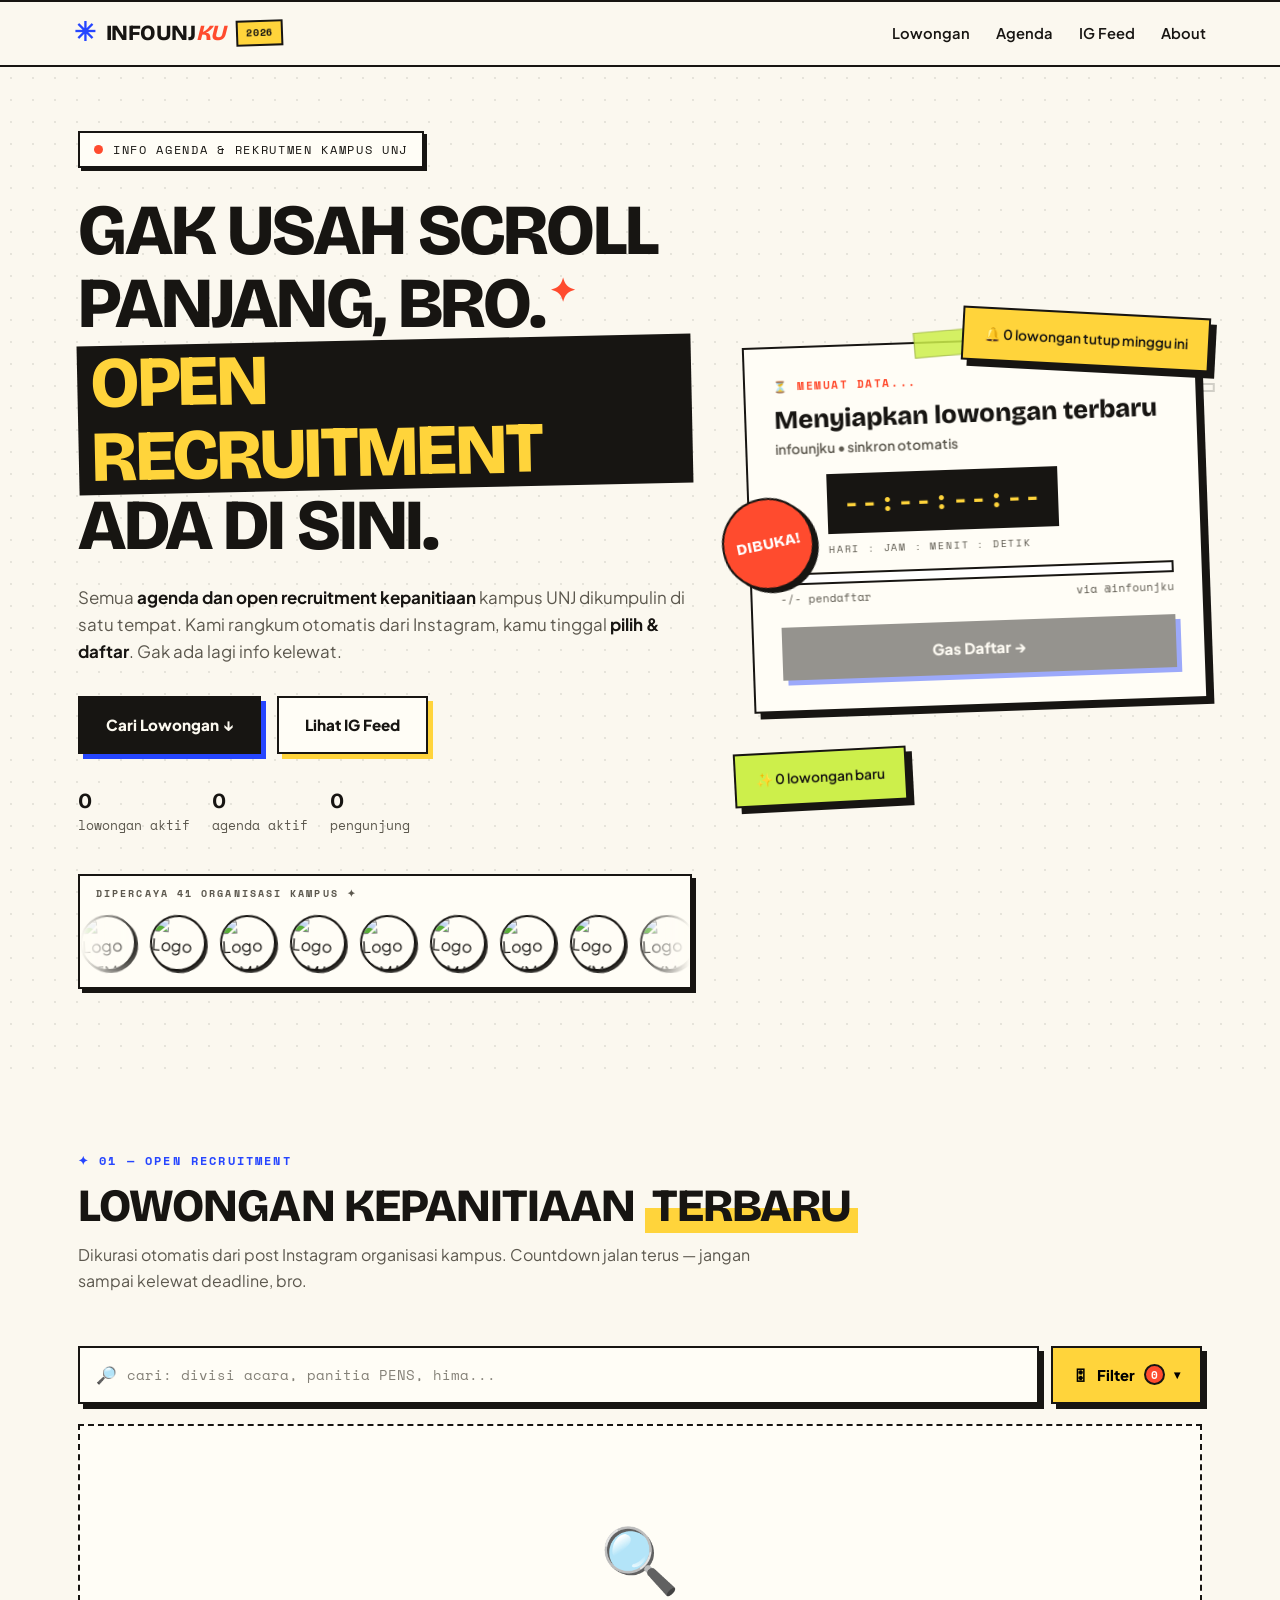
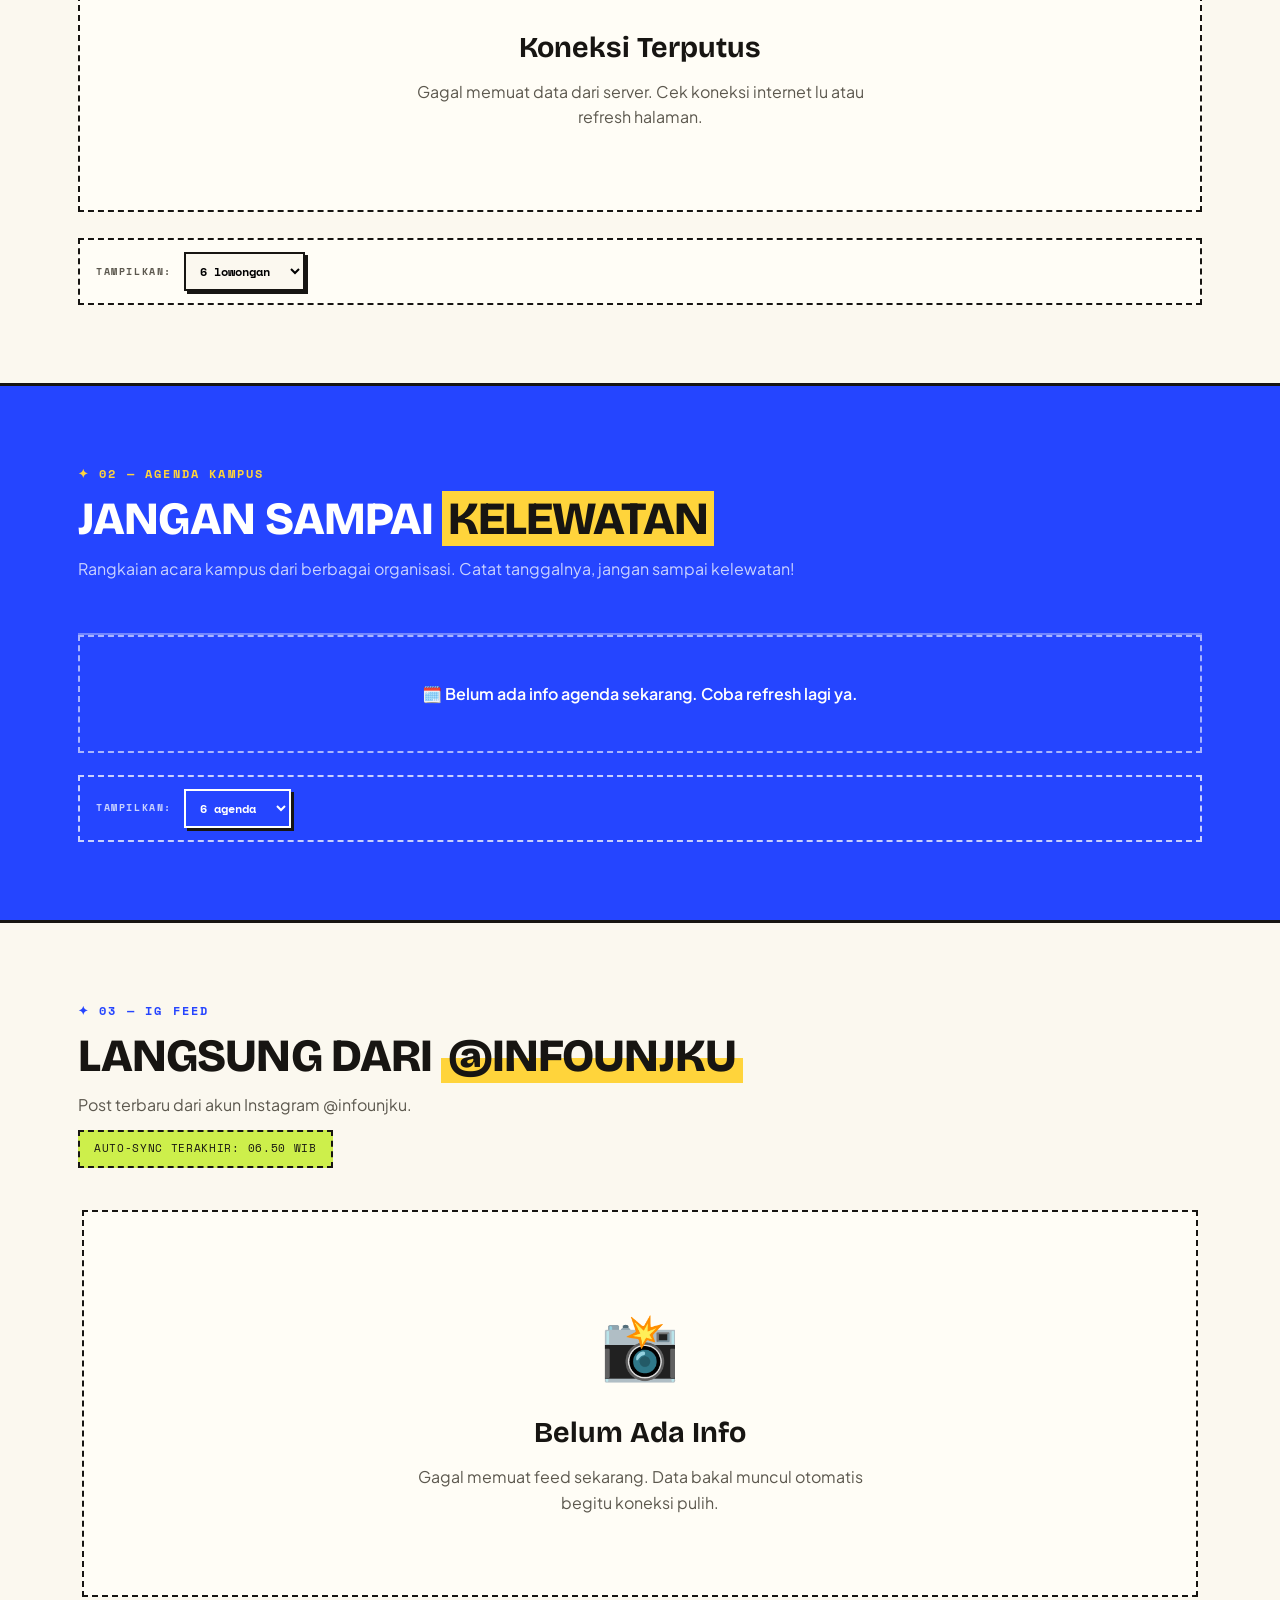
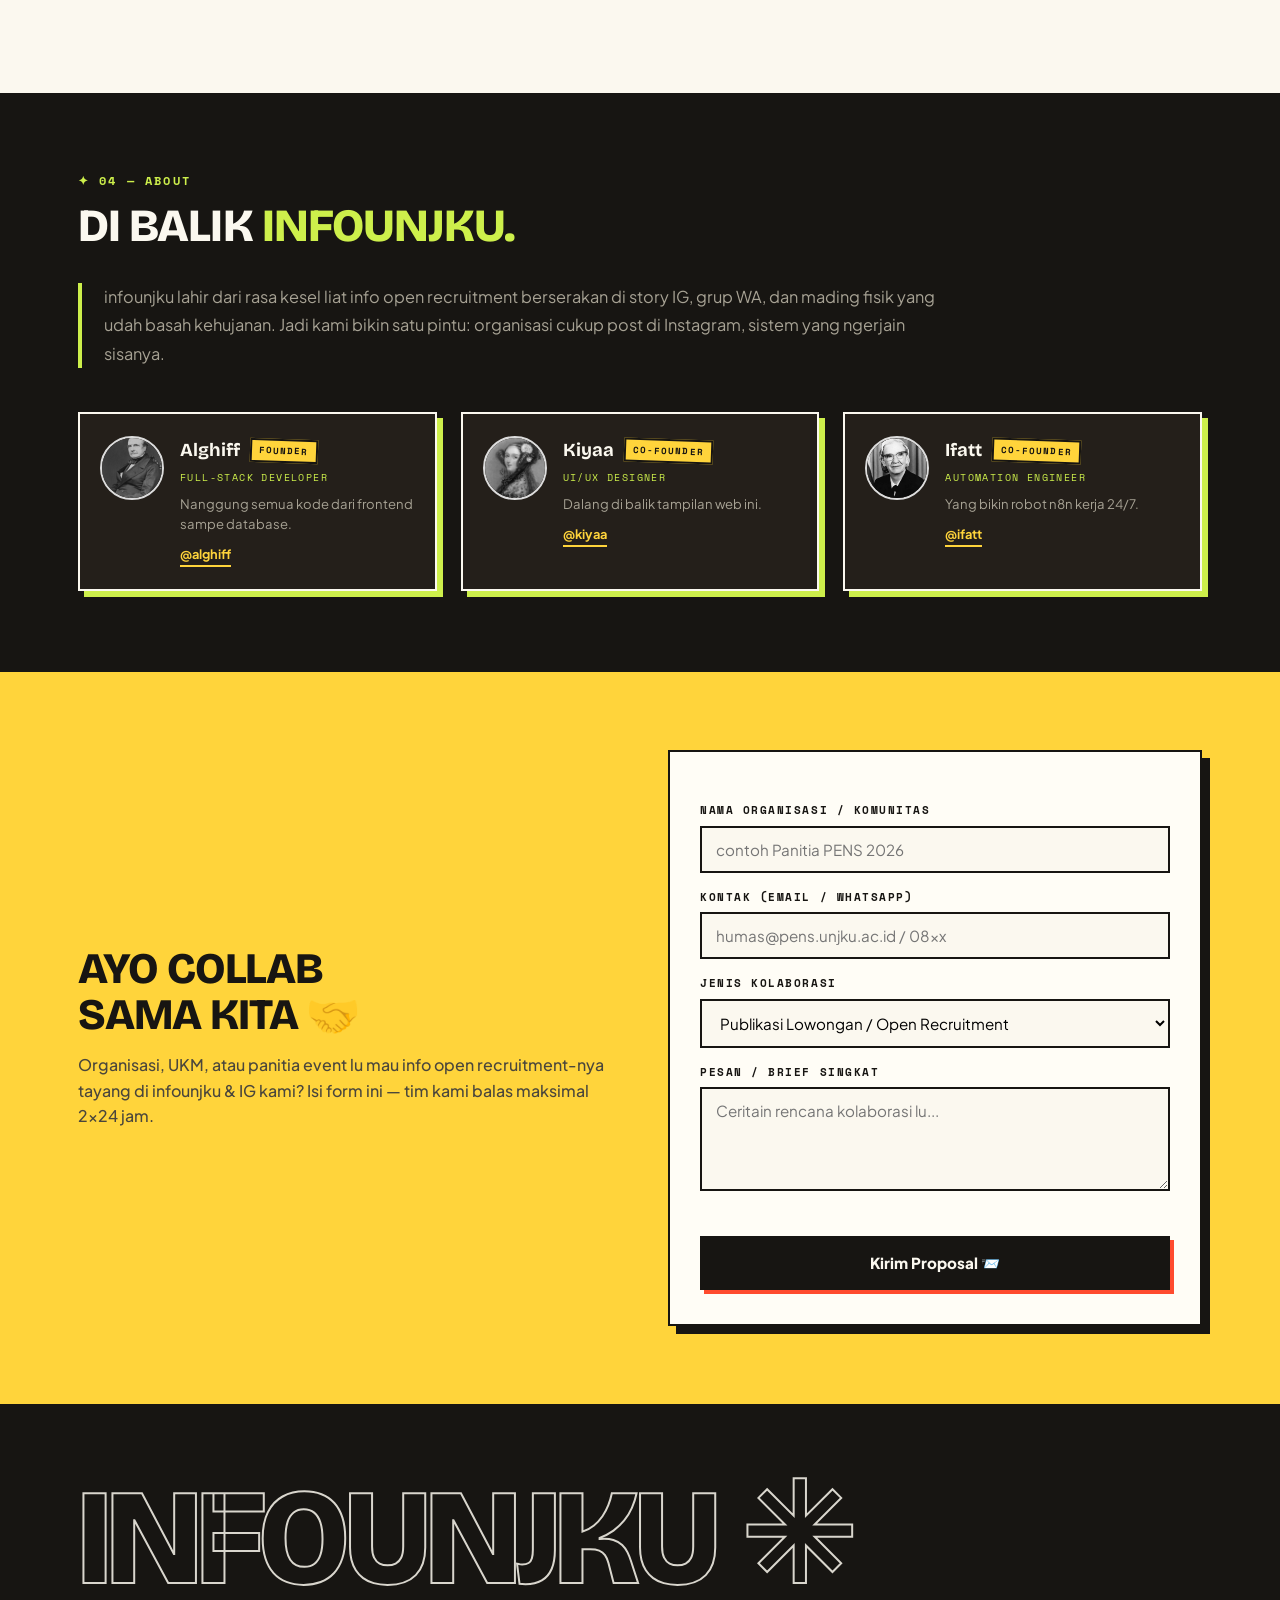
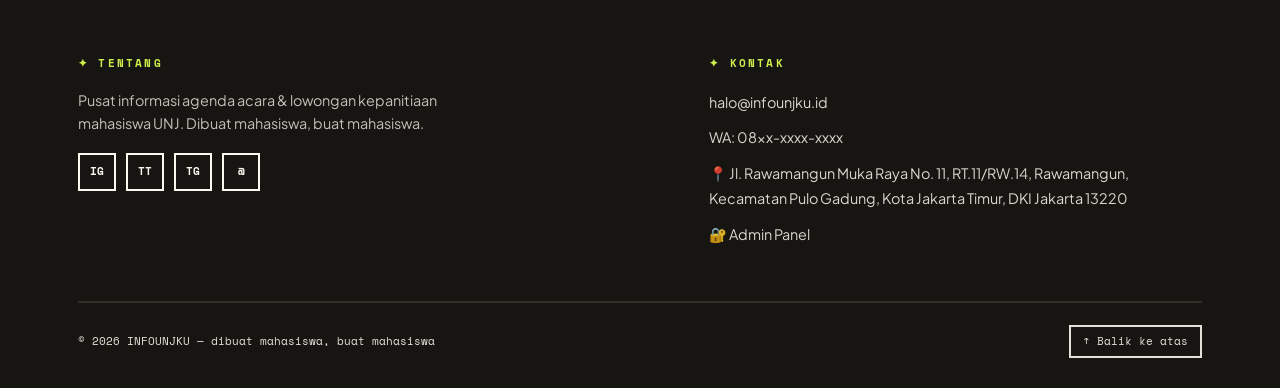
==== index.html @ eef8713f "v1.0.0" ====
<!DOCTYPE html>
<html lang="id">

<!-- Tambahan reCAPTCHA v2 Google -->
<script src="https://www.google.com/recaptcha/api.js" async defer></script>

<head>
<meta charset="UTF-8">
<meta name="viewport" content="width=device-width, initial-scale=1.0">
<title>infounjku — Info Kepanitiaan & Open Recruitment Kampus</title>
<meta name="description" content="Pusat informasi agenda acara & lowongan kepanitiaan mahasiswa UNJ. Satu pintu, tanpa scroll panjang.">

<meta name="theme-color" content="#171512">
<meta name="apple-mobile-web-app-capable" content="yes">
<meta name="apple-mobile-web-app-status-bar-style" content="black-translucent">
<meta name="apple-mobile-web-app-title" content="infounjku">
<link rel="manifest" href="manifest.json">

<link rel="icon" type="image/png" sizes="192x192" href="/icons/icon-192.png">
<link rel="apple-touch-icon" href="/icons/icon-192.png">

<meta property="og:type" content="website">
<meta property="og:site_name" content="infounjku">
<meta property="og:title" content="infounjku — Semua lowongan kepanitiaan UNJ di satu tempat">
<meta property="og:description" content="Gak perlu scroll IG panjang-panjang. Semua open recruitment & event kampus udah dikumpulin + countdown deadline live.">
<meta property="og:url" content="https://infounjku.id">
<meta property="og:image" content="https://infounjku.id/og-cover.png">
<meta property="og:image:width" content="1200">
<meta property="og:image:height" content="630">
<meta property="og:locale" content="id_ID">
<meta name="twitter:card" content="summary_large_image">
<meta name="twitter:title" content="infounjku — Mading digital mahasiswa UNJ">
<meta name="twitter:description" content="Satu pintu semua info kegiatan & lowongan kepanitiaan kampus. Live countdown, auto-sync IG.">
<meta name="twitter:image" content="https://infounjku.id/og-cover.png">

<link rel="preconnect" href="https://fonts.googleapis.com">
<link rel="preconnect" href="https://fonts.gstatic.com" crossorigin>
<link href="https://fonts.googleapis.com/css2?family=Bricolage+Grotesque:opsz,wght@12..96,400;12..96,600;12..96,700;12..96,800&family=Plus+Jakarta+Sans:wght@400;500;600;700;800&family=Space+Mono:wght@400;700&display=swap" rel="stylesheet">
<link rel="stylesheet" href="css/style.css">
</head>
<body>

<div class="loader" id="loader" aria-hidden="true">
  <div class="loader__box">
    <span class="loader__star">✳</span>
    <div class="loader__word" aria-label="infounjku">
      <span class="l">i</span><span class="l">n</span><span class="l">f</span><span class="l">o</span><span class="l">u</span><span class="l">n</span><span class="l">j</span><span class="l k">k</span><span class="l k">u</span>
    </div>
    <div class="loader__bar"><i></i></div>
    <p class="loader__tag mono">nyiapin info paling daging...</p>
  </div>
</div>

<div class="ticker" aria-hidden="true"><div class="ticker__track" id="tickerTrack"></div></div>

<header>
  <nav class="nav">
    <a href="#" class="logo">
      <span class="star">✳</span>
      <span class="logo__word">INFOUNJ<em>KU</em></span>
      <span class="mode-chip">2026</span>
    </a>
    <ul class="nav__links" id="navLinks">
      <li><a href="#lowongan">Lowongan</a></li>
      <li><a href="#agenda">Agenda</a></li>
      <li><a href="#igfeed">IG Feed</a></li>
      <li><a href="#about">About</a></li>
    </ul>
    <button class="burger" id="burger" aria-label="Menu">☰</button>
  </nav>
</header>

<section class="hero dotbg">
  <div class="wrap">
    <div>
      <span class="kicker reveal"><span class="pulse"></span> INFO AGENDA & REKRUTMEN KAMPUS UNJ</span>
      <h1 class="reveal" style="transition-delay:.08s">
        Gak usah scroll<br>panjang, bro.<span class="h1-star">✦</span><br>
        <span class="flip-line"><span class="flip" id="flipWord">LOWONGAN PANITIA</span></span>
        <span>ADA DI SINI.</span>
      </h1>
      <p class="lead reveal" style="transition-delay:.16s">Semua <b>agenda dan open recruitment kepanitiaan</b> kampus UNJ dikumpulin di satu tempat. Kami rangkum otomatis dari Instagram, kamu tinggal <b>pilih & daftar</b>. Gak ada lagi info kelewat.</p>
      <div class="hero__actions reveal" style="transition-delay:.24s">
        <a href="#lowongan" class="btn">Cari Lowongan ↓</a>
        <a href="#igfeed" class="btn btn--ghost">Lihat IG Feed</a>
      </div>
      <div class="hero__stats reveal" style="transition-delay:.32s">
        <span><b id="statJobs">0</b><i>lowongan aktif</i></span>
        <span><b id="statEvents">0</b><i>agenda aktif</i></span>
        <span><b id="statViews">0</b><i>pengunjung</i></span>
      </div>
      <div class="org-marquee reveal" style="transition-delay:.4s">
        <span class="org-marquee__label mono">DIPERCAYA 41 ORGANISASI KAMPUS ✦</span>
        <div class="org-marquee__wrap"><div class="org-marquee__track" id="orgTrack"></div></div>
      </div>
    </div>
    <div class="hero__visual reveal" style="transition-delay:.2s">
      <span class="mega-star">✳</span>
      <article class="pinned pinned--main">
        <span class="tape"></span>
        <span class="urgent-tag">⏳ MEMUAT DATA...</span>
        <h3>Menyiapkan lowongan terbaru</h3>
        <p class="org">infounjku • sinkron otomatis</p>
        <div class="big-cd" id="heroCd">--:--:--:--</div>
        <span class="cd-label">HARI : JAM : MENIT : DETIK</span>
        <div class="bar"><i style="width:0%"></i></div>
        <div class="meta"><span>-/- pendaftar</span><span>via @infounjku</span></div>
        <div class="pinned__actions"><button class="btn js-apply" disabled>Gas Daftar →</button></div>
      </article>
      <div class="pinned pinned--mini a" id="miniA">🔔 0 lowongan tutup minggu ini</div>
      <div class="pinned pinned--mini b" id="miniB">✨ 0 lowongan baru</div>
      <div class="sticker">DIBUKA!</div>
    </div>
  </div>
</section>

<section id="lowongan">
  <div class="wrap">
    <div class="sec-head reveal">
      <span class="mono-kick">✦ 01 — OPEN RECRUITMENT</span>
      <h2>Lowongan Kepanitiaan <span class="mark">Terbaru</span></h2>
      <p>Dikurasi otomatis dari post Instagram organisasi kampus. Countdown jalan terus — jangan sampai kelewat deadline, bro.</p>
    </div>
    <div class="searchbar reveal" id="searchBar">
      <label class="searchbox">
        <span class="searchbox__icon">🔎</span>
        <input type="text" id="searchBox" placeholder="cari: divisi acara, panitia PENS, hima..." autocomplete="off">
        <button class="searchbox__clear" id="searchClear" type="button" aria-label="Bersihkan pencarian" hidden>✕</button>
      </label>
      <div class="filterbox" id="filterBox">
        <button class="filterbox__btn" id="filterToggle" type="button" aria-expanded="false" aria-controls="filterPanel">
          🎛 <span class="filterbox__txt">Filter</span>
          <span class="filterbox__badge" id="filterBadge" hidden>0</span>
          <span class="filterbox__caret">▾</span>
        </button>
        <div class="filterpanel" id="filterPanel">
          <div class="filterpanel__head">
            <span class="mono">FILTER & URUTKAN</span>
            <button type="button" class="filterpanel__reset" id="filterReset">↺ RESET</button>
          </div>
          <div class="filterpanel__group">
            <span class="filterpanel__label mono">KATEGORI</span>
            <div class="filterpanel__chips" id="chipsRow">
              <button class="chip active" data-filter="all">✦ Semua</button>
              <button class="chip" data-filter="bem">BEM</button>
              <button class="chip" data-filter="hima">HIMA</button>
              <button class="chip" data-filter="ukm">UKM</button>
              <button class="chip" data-filter="event">Event</button>
              <button class="chip" data-filter="riset">Riset</button>
              <button class="chip" data-filter="umum">Umum</button>
            </div>
          </div>
          <div class="filterpanel__group">
            <span class="filterpanel__label mono">DEADLINE</span>
            <div class="filterpanel__chips" id="deadlineRow">
              <button class="chip active" data-deadline="any">Kapan Saja</button>
              <button class="chip" data-deadline="3d">&lt; 3 Hari</button>
              <button class="chip" data-deadline="week">Minggu Ini</button>
              <button class="chip" data-deadline="month">Bulan Ini</button>
            </div>
          </div>
          <div class="filterpanel__group">
            <span class="filterpanel__label mono">URUTKAN</span>
            <div class="filterpanel__chips" id="sortRow">
              <button class="chip active" data-sort="newest">Terbaru</button>
              <button class="chip" data-sort="deadline">Deadline Terdekat</button>
              <button class="chip" data-sort="popular">Terpopuler</button>
              <button class="chip" data-sort="quota">Kuota Hampir Penuh</button>
            </div>
          </div>
          <div class="filterpanel__foot">
            <span class="mono" id="filterCount">0 lowongan cocok</span>
            <button type="button" class="btn btn--sm" id="filterDone">Selesai ✓</button>
          </div>
        </div>
      </div>
    </div>
    <p class="count-line" id="countLine"></p>
    <div class="jobs" id="loadingGrid"><div class="skeleton-card"></div><div class="skeleton-card"></div><div class="skeleton-card"></div></div>
    <div class="empty-state" id="emptyState" style="display:none;">
      <div class="empty-icon">🔍</div>
      <h3>Belum Ada Lowongan Aktif</h3>
      <p>Saat ini belum ada open recruitment yang dibuka. Pantau terus IG <b>@infounjku</b> buat update terbarunya!</p>
    </div>
    <div class="jobs" id="jobsGrid" style="display:none;"></div>
    <div class="limitbox reveal" id="limitBox">
      <span class="mono">TAMPILKAN:</span>
      <select id="limitSelect" aria-label="Jumlah lowongan yang ditampilkan">
        <option value="6" selected>6 lowongan</option>
        <option value="12">12 lowongan</option>
        <option value="24">24 lowongan</option>
        <option value="all">Semua</option>
      </select>
      <span class="mono" id="limitInfo"></span>
    </div>
  </div>
</section>

<section class="agenda" id="agenda">
  <div class="wrap">
    <div class="sec-head reveal">
      <span class="mono-kick">✦ 02 — AGENDA KAMPUS</span>
      <h2 style="color:#fff">Jangan Sampai <span style="background:var(--yellow);color:var(--ink);padding:0 .12em">Kelewatan</span></h2>
      <p>Rangkaian acara kampus dari berbagai organisasi. Catat tanggalnya, jangan sampai kelewatan!</p>
    </div>
    <div class="agenda-list" id="agendaList">
      <div class="skeleton-card agenda-skeleton"></div>
      <div class="skeleton-card agenda-skeleton"></div>
      <div class="skeleton-card agenda-skeleton"></div>
    </div>
    <div class="limitbox reveal" id="agendaLimitBox">
      <span class="mono">TAMPILKAN:</span>
      <select id="agendaLimitSelect" aria-label="Jumlah agenda yang ditampilkan">
        <option value="6" selected>6 agenda</option>
        <option value="12">12 agenda</option>
        <option value="24">24 agenda</option>
        <option value="all">Semua</option>
      </select>
      <span class="mono" id="agendaLimitInfo"></span>
    </div>
  </div>
</section>

<section id="igfeed">
  <div class="wrap">
    <div class="sec-head ig-head-row reveal">
      <div>
        <span class="mono-kick">✦ 03 — IG FEED</span>
        <h2>Langsung dari <span class="mark">@infounjku</span></h2>
        <p>Post terbaru dari akun Instagram @infounjku.</p>
        <span class="auto-note">AUTO-SYNC TERAKHIR: <span id="syncTime">memuat...</span></span>
      </div>
      <div class="ig-nav">
        <button id="igPrev" aria-label="Sebelumnya">←</button>
        <button id="igNext" aria-label="Berikutnya">→</button>
      </div>
    </div>
  </div>
  <div class="wrap">
    <div class="ig-rail" id="igRail">
      <div class="skeleton-card ig-skeleton"></div>
      <div class="skeleton-card ig-skeleton"></div>
      <div class="skeleton-card ig-skeleton"></div>
    </div>
  </div>
</section>

<section class="about" id="about">
  <div class="wrap">
    <div class="sec-head reveal">
      <span class="mono-kick" style="color:var(--lime)">✦ 04 — ABOUT</span>
      <h2 style="color:var(--paper)">Di Balik <span style="color:var(--lime)">infounjku.</span></h2>
    </div>
    <p class="about-text reveal">infounjku lahir dari rasa kesel liat info open recruitment berserakan di story IG, grup WA, dan mading fisik yang udah basah kehujanan. Jadi kami bikin satu pintu: organisasi cukup post di Instagram, sistem yang ngerjain sisanya.</p>
    <div class="team-grid">
      <article class="team-card reveal">
        <img class="team-photo" src="/img/charles.jpg" alt="Foto Alghiff">
        <div class="team-body">
          <div class="team-head"><h3>Alghiff</h3><span class="stamp stamp--open">FOUNDER</span></div>
          <p class="team-role">FULL-STACK DEVELOPER</p>
          <p class="team-desc">Nanggung semua kode dari frontend sampe database.</p>
          <a href="#" class="team-ig">@alghiff</a>
        </div>
      </article>
      <article class="team-card reveal" style="transition-delay:.08s">
        <img class="team-photo" src="/img/ada.jpg" alt="Foto Kiyaa">
        <div class="team-body">
          <div class="team-head"><h3>Kiyaa</h3><span class="stamp stamp--open">CO-FOUNDER</span></div>
          <p class="team-role">UI/UX DESIGNER</p>
          <p class="team-desc">Dalang di balik tampilan web ini.</p>
          <a href="#" class="team-ig">@kiyaa</a>
        </div>
      </article>
      <article class="team-card reveal" style="transition-delay:.16s">
        <img class="team-photo" src="/img/grace.jpg" alt="Foto Ifatt">
        <div class="team-body">
          <div class="team-head"><h3>Ifatt</h3><span class="stamp stamp--open">CO-FOUNDER</span></div>
          <p class="team-role">AUTOMATION ENGINEER</p>
          <p class="team-desc">Yang bikin robot n8n kerja 24/7.</p>
          <a href="#" class="team-ig">@ifatt</a>
        </div>
      </article>
    </div>
  </div>
</section>

<section class="notify" id="collab">
  <div class="wrap">
    <div class="reveal">
      <h2>Ayo Collab<br>Sama Kita 🤝</h2>
      <p>Organisasi, UKM, atau panitia event lu mau info open recruitment-nya tayang di infounjku & IG kami? Isi form ini — tim kami balas maksimal 2×24 jam.</p>
    </div>
    <form class="notify-form reveal" id="collabForm" style="transition-delay:.1s">
      <div id="formFields">
        <label>NAMA ORGANISASI / KOMUNITAS</label>
        <input type="text" id="collabOrg" required placeholder="contoh Panitia PENS 2026">
        <label>KONTAK (EMAIL / WHATSAPP)</label>
        <input type="text" id="collabContact" required placeholder="humas@pens.unjku.ac.id / 08xx">
        <label>JENIS KOLABORASI</label>
        <select id="collabType">
          <option>Publikasi Lowongan / Open Recruitment</option>
          <option>Media Partner</option>
          <option>Sponsorship</option>
          <option>Cross-Event</option>
          <option>Lainnya</option>
        </select>
        <label>PESAN / BRIEF SINGKAT</label>
        <textarea id="collabMsg" rows="4" required placeholder="Ceritain rencana kolaborasi lu..."></textarea>
        <!-- Widget reCAPTCHA (Ganti tulisan SITE_KEY_LU pakai key dari Google) -->
        <div class="g-recaptcha" data-sitekey="6Le-5fAtAAAAAKBOPtObVjdMSuzSZUOuxfrjt7_7" style="margin-bottom: 16px; transform: scale(0.9); transform-origin: left;"></div>

        <!-- Tombol Install App (PWA) - Default hidden, muncul otomatis kalau user belum install -->
        <button type="button" id="installAppBtn" class="btn" style="display:none; width:100%; justify-content:center; margin-bottom: 16px; background: var(--blue); color: #fff;">
          📱 Install Aplikasi infounjku
        </button>
        <button type="submit" class="btn">Kirim Proposal 📨</button>
      </div>
      <div class="form-ok" id="formOk">
        <div class="big">🤝</div>
        <h4>Proposal terkirim!</h4>
        <p class="mono" style="font-size:12px;margin-top:8px;color:var(--ink-soft)">Tim kami bakal hubungi lu maksimal 2×24 jam.</p>
      </div>
    </form>
  </div>
</section>

<footer>
  <div class="wrap">
    <div class="foot-word reveal">INFOUNJKU ✳</div>
    <div class="foot-grid">
      <div>
        <h5>✦ TENTANG</h5>
        <p class="foot-desc">Pusat informasi agenda acara & lowongan kepanitiaan mahasiswa UNJ. Dibuat mahasiswa, buat mahasiswa.</p>
        <div class="foot-social">
          <a href="#" aria-label="Instagram">IG</a>
          <a href="#" aria-label="TikTok">TT</a>
          <a href="#" aria-label="Telegram">TG</a>
          <a href="mailto:halo@infounjku.id" aria-label="Email">@</a>
        </div>
      </div>
      <div>
        <h5>✦ KONTAK</h5>
        <ul>
          <li><a href="mailto:halo@infounjku.id">halo@infounjku.id</a></li>
          <li><a href="#">WA: 08xx-xxxx-xxxx</a></li>
          <li><span class="foot-plain">📍 Jl. Rawamangun Muka Raya No. 11, RT.11/RW.14, Rawamangun, Kecamatan Pulo Gadung, Kota Jakarta Timur, DKI Jakarta 13220</span></li>
          <li><a href="admin.html">🔐 Admin Panel</a></li>
        </ul>
      </div>
    </div>
    <div class="foot-bottom">
      <span>© <span id="year">2026</span> INFOUNJKU — dibuat mahasiswa, buat mahasiswa</span>
      <span class="foot-right"><a href="#" class="foot-top" id="footTop">↑ Balik ke atas</a></span>
    </div>
  </div>
</footer>

<div class="toast" id="toast"></div>
<script src="js/script.js"></script>
</body>
</html>
---- css/style.css ----
/* ═══════════════════════════════════════════════════════════
   INFOUNJKU — style.css v8
   ═══════════════════════════════════════════════════════════ */

:root{
  --paper:#FBF8EF; --card:#FFFDF6; --ink:#171512; --ink-soft:#5c584e;
  --blue:#2545FF; --red:#FF4B2E; --yellow:#FFD43B; --lime:#CDEF4B;
  --shadow:6px 6px 0 var(--ink);
  --display:"Bricolage Grotesque",sans-serif;
  --body:"Plus Jakarta Sans",sans-serif;
  --mono:"Space Mono",monospace;
}

*{margin:0;padding:0;box-sizing:border-box}
html{scroll-behavior:smooth;overflow-x:clip}
body{font-family:var(--body);background:var(--paper);color:var(--ink);line-height:1.6;overflow-x:clip}
::selection{background:var(--yellow);color:var(--ink)}
img{max-width:100%}
a{color:inherit}
button{font-family:inherit;cursor:pointer}

.mono{font-family:var(--mono)}
.wrap{max-width:1180px;margin:0 auto;padding:0 28px}
.dotbg{background-image:radial-gradient(rgba(23,21,18,.09) 1.5px,transparent 1.5px);background-size:22px 22px}
.mark{background:linear-gradient(transparent 55%,var(--yellow) 55%);padding:0 .15em}
.reveal{opacity:0;transform:translateY(26px);transition:opacity .6s cubic-bezier(.2,.7,.2,1),transform .6s cubic-bezier(.2,.7,.2,1)}
.reveal.in{opacity:1;transform:none}

.btn{display:inline-flex;align-items:center;gap:8px;border:2.5px solid var(--ink);background:var(--ink);color:var(--paper);font-weight:800;font-size:.95rem;padding:15px 26px;text-decoration:none;box-shadow:5px 5px 0 var(--blue);transition:transform .15s,box-shadow .15s}
.btn:hover{transform:translate(3px,3px);box-shadow:1px 1px 0 var(--blue)}
.btn--ghost{background:var(--card);color:var(--ink);box-shadow:5px 5px 0 var(--yellow)}
.btn--ghost:hover{box-shadow:1px 1px 0 var(--yellow)}
.btn--sm{padding:10px 16px;font-size:.85rem;box-shadow:3px 3px 0 var(--blue)}
.btn--sm.btn--ghost{box-shadow:3px 3px 0 var(--yellow)}
.btn[disabled]{opacity:.45;cursor:not-allowed;transform:none!important}

.stamp{font-family:var(--mono);font-size:10.5px;font-weight:700;letter-spacing:.12em;padding:5px 10px;border:2.5px solid var(--ink);transform:rotate(-3deg);display:inline-block;white-space:nowrap}
.stamp--open{background:var(--yellow);color:var(--ink)}
.stamp--urgent{background:var(--red);color:#fff}
.stamp--hot{background:#FF7A00;color:#fff}
.stamp--closed{background:#e8e4d8;color:#96917f;border-color:#c9c4b4}
.mono-badge{font-family:var(--mono);font-size:10px;font-weight:700;background:var(--ink);color:var(--paper);padding:4px 8px;letter-spacing:.08em}

@keyframes spin{to{transform:rotate(360deg)}}
@keyframes letterIn{to{opacity:1;transform:none}}
@keyframes loadSlide{0%{transform:translateX(-110%)}100%{transform:translateX(360%)}}
@keyframes pulse{0%,100%{box-shadow:0 0 0 0 rgba(255,75,46,.5)}50%{box-shadow:0 0 0 7px rgba(255,75,46,0)}}
@keyframes bob{0%,100%{translate:0 0}50%{translate:0 -8px}}
@keyframes shimmer{0%{transform:translateX(-100%)}100%{transform:translateX(100%)}}
@keyframes orgScroll{to{transform:translateX(-50%)}}

.loader{position:fixed;inset:0;background:var(--ink);z-index:999;display:flex;align-items:center;justify-content:center;transition:opacity .45s ease,visibility .45s ease}
.loader.done{opacity:0;visibility:hidden}
.loader__box{text-align:center;padding:20px}
.loader__star{font-size:2.6rem;color:var(--lime);display:inline-block;animation:spin 2.2s linear infinite;line-height:1}
.loader__word{font-family:var(--display);font-weight:800;font-size:clamp(2.2rem,9vw,3.6rem);letter-spacing:-.02em;color:var(--paper);display:flex;justify-content:center;margin-top:6px}
.loader__word .l{display:inline-block;opacity:0;transform:translateY(20px) rotate(8deg);animation:letterIn .45s cubic-bezier(.2,.7,.2,1) forwards}
.loader__word .l.k{color:var(--yellow)}
.loader__word .l:nth-child(1){animation-delay:.04s}
.loader__word .l:nth-child(2){animation-delay:.09s}
.loader__word .l:nth-child(3){animation-delay:.14s}
.loader__word .l:nth-child(4){animation-delay:.19s}
.loader__word .l:nth-child(5){animation-delay:.24s}
.loader__word .l:nth-child(6){animation-delay:.29s}
.loader__word .l:nth-child(7){animation-delay:.34s}
.loader__word .l:nth-child(8){animation-delay:.39s}
.loader__word .l:nth-child(9){animation-delay:.44s}
.loader__bar{width:220px;max-width:70vw;height:10px;border:2px solid var(--paper);margin:20px auto 12px;overflow:hidden}
.loader__bar i{display:block;height:100%;width:40%;background:var(--lime);animation:loadSlide 1s ease-in-out infinite}
.loader__tag{color:#a7a294;font-size:11px;letter-spacing:.14em}

.ticker{background:var(--ink);color:var(--paper);overflow:hidden;border-bottom:2.5px solid var(--ink)}
.ticker__track{display:flex;width:max-content;animation:marquee 30s linear infinite;will-change:transform;transform:translateZ(0)}
.ticker__group{display:flex;align-items:center;white-space:nowrap;padding:9px 0;font-family:var(--mono);font-size:12.5px;letter-spacing:.04em}
.ticker__group span{padding:0 18px;display:flex;align-items:center;gap:8px}
.ticker__group b{color:var(--yellow);font-weight:700}
.ticker__group .dotp{color:var(--red)}
@keyframes marquee{to{transform:translateX(-50%)}}

header{position:sticky;top:0;z-index:50;background:var(--paper);border-bottom:2.5px solid var(--ink)}
.nav{display:flex;align-items:center;justify-content:space-between;padding:14px 24px;max-width:1180px;margin:0 auto;gap:16px}
.logo{display:flex;align-items:center;gap:10px;font-family:var(--display);font-weight:800;font-size:1.35rem;letter-spacing:-.02em;text-decoration:none}
.logo .star{display:inline-block;color:var(--blue);animation:spin 9s linear infinite;font-size:1.2em;line-height:1;will-change:transform}
.logo__word{white-space:nowrap;letter-spacing:-.02em}
.logo__word em{font-style:italic;color:var(--red)}
.mode-chip{font-family:var(--mono);font-size:10px;border:2px solid var(--ink);background:var(--yellow);padding:3px 8px;letter-spacing:.08em;transform:rotate(-2deg)}
.nav__links{display:flex;gap:26px;align-items:center;list-style:none}
.nav__links a{text-decoration:none;font-weight:600;font-size:.92rem;position:relative;padding:4px 0}
.nav__links a::after{content:"";position:absolute;left:0;bottom:-2px;width:0;height:4px;background:var(--yellow);transition:width .25s cubic-bezier(.2,.7,.2,1);z-index:-1}
.nav__links a:hover::after{width:100%}
.burger{display:none;border:2.5px solid var(--ink);padding:8px 10px;font-size:1rem;background:var(--card);box-shadow:3px 3px 0 var(--ink)}

.hero{padding:64px 0 84px;position:relative;overflow-x:clip}
.hero .wrap{display:grid;grid-template-columns:1.15fr .85fr;gap:56px;align-items:center}
.hero .wrap > *{min-width:0}
.kicker{display:inline-flex;align-items:center;gap:10px;font-family:var(--mono);font-size:12px;letter-spacing:.14em;border:2px solid var(--ink);background:var(--card);padding:7px 14px;box-shadow:3px 3px 0 var(--ink);margin-bottom:26px}
.kicker .pulse{width:9px;height:9px;border-radius:50%;background:var(--red);animation:pulse 1.4s ease infinite}
.hero h1{font-family:var(--display);font-weight:800;font-size:clamp(2.6rem,5.6vw,4.6rem);line-height:1.02;letter-spacing:-.03em;text-transform:uppercase}
.h1-star{display:inline-block;color:var(--red);font-size:.45em;vertical-align:super;margin-left:.12em;animation:spin 14s linear infinite;line-height:1}
.hero .flip-line{display:block;min-height:1.15em}
.hero .flip{display:inline-block;background:var(--ink);color:var(--yellow);padding:.02em .18em;transform:rotate(-1.2deg);transition:opacity .3s,transform .3s}
.hero .flip.swap{opacity:0;transform:translateY(12px) rotate(2deg)}
.hero p.lead{margin:22px 0 30px;font-size:1.06rem;color:var(--ink-soft);max-width:52ch}
.hero p.lead b{color:var(--ink)}
.hero__actions{display:flex;gap:16px;flex-wrap:wrap}
.hero__stats{display:flex;gap:22px;margin-top:36px;font-family:var(--mono);font-size:12.5px;flex-wrap:wrap}
.hero__stats b{font-size:1.35rem;font-family:var(--display);display:block;line-height:1.1}
.hero__stats span{display:flex;flex-direction:column;gap:2px}
.hero__stats i{font-style:normal;color:var(--ink-soft)}
.hero__visual{position:relative;min-height:440px;max-width:100%}
.mega-star{position:absolute;top:-30px;right:-20px;font-size:9rem;color:transparent;-webkit-text-stroke:2px rgba(23,21,18,.18);animation:spin 26s linear infinite;pointer-events:none;line-height:1;will-change:transform}

.pinned{background:var(--card);border:2.5px solid var(--ink);box-shadow:var(--shadow);padding:30px 28px;position:relative;transition:transform .3s}
.pinned--main{transform:rotate(-2deg);z-index:2}
.pinned--main:hover{transform:rotate(-1deg) translateY(-4px)}
.tape{position:absolute;top:-14px;left:50%;transform:translateX(-50%) rotate(-3deg);width:110px;height:26px;background:rgba(205,239,75,.85);border:1.5px solid rgba(23,21,18,.25)}
.urgent-tag{font-family:var(--mono);font-size:11px;letter-spacing:.14em;color:var(--red);font-weight:700;display:flex;align-items:center;gap:8px}
.pinned h3{font-family:var(--display);font-size:1.6rem;font-weight:800;line-height:1.1;margin:10px 0 4px}
.pinned .org{font-size:.85rem;color:var(--ink-soft);font-weight:600}
.big-cd{font-family:var(--mono);font-size:1.7rem;font-weight:700;background:var(--ink);color:var(--yellow);display:inline-block;padding:8px 16px;margin:16px 0;letter-spacing:.04em}
.cd-label{font-family:var(--mono);font-size:10px;letter-spacing:.18em;color:var(--ink-soft);display:block;margin-top:-8px;margin-bottom:14px}
.bar{height:12px;border:2px solid var(--ink);background:#fff;margin:8px 0 6px}
.bar i{display:block;height:100%;background:repeating-linear-gradient(45deg,var(--blue) 0 8px,#5d76ff 8px 16px);transition:width 1s ease}
.pinned .meta{display:flex;justify-content:space-between;font-family:var(--mono);font-size:11px;color:var(--ink-soft)}
.pinned--mini{position:absolute;padding:14px 20px;font-size:.86rem;font-weight:600;display:flex;gap:10px;align-items:center;z-index:3;will-change:transform}
.pinned--mini.a{right:-8px;top:-28px;transform:rotate(3deg);background:var(--yellow);animation:bob 4s ease-in-out infinite}
.pinned--mini.b{left:-14px;bottom:-24px;transform:rotate(-3deg);background:var(--lime);animation:bob 5s ease-in-out infinite reverse}
.sticker{position:absolute;left:-26px;top:36%;width:92px;height:92px;border-radius:50%;background:var(--red);color:#fff;display:flex;align-items:center;justify-content:center;font-family:var(--display);font-weight:800;font-size:.95rem;text-align:center;line-height:1.1;border:2.5px solid var(--ink);box-shadow:4px 4px 0 var(--ink);transform:rotate(-12deg);z-index:4;animation:bob 3.5s ease-in-out infinite;will-change:transform}
.pinned--main .big-cd,.pinned--main .cd-label{margin-left:50px}
.pinned__actions{display:flex;gap:10px;margin-top:18px}
.pinned__actions .btn{margin-top:0;width:auto}
.pinned__actions .js-apply{flex:1;justify-content:center}

.org-marquee{margin-top:38px;border:2.5px solid var(--ink);background:var(--card);box-shadow:4px 4px 0 var(--ink);max-width:100%;overflow:hidden}
.org-marquee__label{display:block;font-size:9.5px;letter-spacing:.22em;color:var(--ink-soft);font-weight:700;padding:10px 16px 0}
.org-marquee__wrap{overflow:hidden;padding:14px 0 16px;mask-image:linear-gradient(90deg,transparent,#000 10%,#000 90%,transparent);-webkit-mask-image:linear-gradient(90deg,transparent,#000 10%,#000 90%,transparent)}
.org-marquee__track{display:flex;align-items:center;gap:0;width:max-content;animation:orgScroll 28s linear infinite;will-change:transform}
.org-marquee:hover .org-marquee__track{animation-play-state:paused}
.org-logo{flex:0 0 auto;margin-right:14px;width:56px;height:56px;object-fit:cover;border-radius:50%;border:2.5px solid var(--ink);background:var(--card);filter:drop-shadow(2.5px 2.5px 0 rgba(23,21,18,.9));cursor:default;transition:transform .2s;user-select:none;-webkit-user-drag:none}
.org-logo:nth-child(odd){transform:rotate(-3deg)}
.org-logo:nth-child(even){transform:rotate(4deg)}
.org-logo:hover{transform:rotate(0deg) scale(1.12)}

section{padding:78px 0}
.sec-head{margin-bottom:52px}
.sec-head .mono-kick{font-family:var(--mono);font-size:12px;letter-spacing:.18em;color:var(--blue);display:flex;align-items:center;gap:10px;margin-bottom:12px;font-weight:700}
.sec-head h2{font-family:var(--display);font-weight:800;font-size:clamp(1.9rem,3.6vw,3rem);letter-spacing:-.02em;line-height:1.05;text-transform:uppercase}
.sec-head p{color:var(--ink-soft);margin-top:12px;max-width:60ch}

.searchbar{display:flex;gap:12px;align-items:stretch;margin-bottom:14px;position:relative}
.searchbox{flex:1;display:flex;align-items:center;gap:10px;border:2.5px solid var(--ink);background:var(--card);padding:14px 16px;box-shadow:5px 5px 0 var(--ink);min-width:0;transition:box-shadow .2s}
.searchbox:focus-within{box-shadow:5px 5px 0 var(--blue)}
.searchbox__icon{font-size:1.05rem;flex-shrink:0}
.searchbox input{flex:1;border:none;outline:none;background:transparent;font-family:var(--mono);font-size:.9rem;color:var(--ink);min-width:0}
.searchbox input::placeholder{color:var(--ink-soft);opacity:.75}
.searchbox__clear[hidden]{display:none!important}
.searchbox__clear{border:2px solid var(--ink);background:var(--paper);width:26px;height:26px;border-radius:50%;font-size:.68rem;line-height:1;flex-shrink:0;display:flex;align-items:center;justify-content:center;transition:.15s}
.searchbox__clear:hover{background:var(--red);color:#fff;transform:rotate(90deg)}
.filterbox{position:relative;flex-shrink:0}
.filterbox__btn{height:100%;display:flex;align-items:center;gap:9px;border:2.5px solid var(--ink);background:var(--yellow);padding:0 20px;font-weight:800;font-size:.92rem;box-shadow:5px 5px 0 var(--ink);transition:transform .15s,box-shadow .15s,background .15s;white-space:nowrap}
.filterbox__btn:hover{transform:translate(2px,2px);box-shadow:2px 2px 0 var(--ink)}
.filterbox__badge{min-width:21px;height:21px;padding:0 5px;border-radius:999px;background:var(--red);color:#fff;font-family:var(--mono);font-size:10.5px;font-weight:700;display:flex;align-items:center;justify-content:center;border:2px solid var(--ink)}
.filterbox__caret{transition:transform .2s;font-size:.72rem}
.filterbox.open .filterbox__caret{transform:rotate(180deg)}
.filterbox.open .filterbox__btn{background:var(--lime)}
.filterpanel{position:absolute;top:calc(100% + 12px);right:0;width:min(430px,calc(100vw - 36px));background:var(--card);border:2.5px solid var(--ink);box-shadow:8px 8px 0 var(--ink);z-index:60;padding:18px 18px 16px;opacity:0;visibility:hidden;transform:translateY(-10px) scale(.98);transform-origin:top right;transition:opacity .22s cubic-bezier(.2,.7,.2,1),transform .22s cubic-bezier(.2,.7,.2,1),visibility .22s;max-height:min(72vh,560px);overflow-y:auto}
.filterbox.open .filterpanel{opacity:1;visibility:visible;transform:none}
.filterpanel__head{display:flex;justify-content:space-between;align-items:center;border-bottom:2px dashed rgba(23,21,18,.35);padding-bottom:10px;margin-bottom:14px}
.filterpanel__head span{font-size:11px;letter-spacing:.18em;font-weight:700}
.filterpanel__reset{border:2px solid var(--ink);background:var(--paper);font-family:var(--mono);font-size:10.5px;font-weight:700;padding:6px 10px;transition:.15s}
.filterpanel__reset:hover{background:var(--red);color:#fff}
.filterpanel__group{margin-bottom:16px}
.filterpanel__label{display:block;font-size:10px;letter-spacing:.2em;color:var(--ink-soft);font-weight:700;margin-bottom:8px}
.filterpanel__chips{display:flex;flex-wrap:wrap;gap:8px}
.filterpanel .chip{border:2px solid var(--ink);background:var(--paper);padding:8px 14px;border-radius:999px;font-weight:700;font-size:.8rem;transition:.15s;box-shadow:2px 2px 0 var(--ink);white-space:nowrap}
.filterpanel .chip:hover{transform:translateY(-2px)}
.filterpanel .chip.active{background:var(--blue);color:#fff}
.filterpanel__foot{display:flex;justify-content:space-between;align-items:center;gap:12px;border-top:2px dashed rgba(23,21,18,.35);padding-top:12px}
.filterpanel__foot .mono{font-size:11px;color:var(--ink-soft)}

.count-line{font-family:var(--mono);font-size:12px;color:var(--ink-soft);margin-bottom:18px}
.jobs{display:grid;grid-template-columns:repeat(auto-fill,minmax(300px,1fr));gap:26px}
.job{background:var(--card);border:2.5px solid var(--ink);box-shadow:var(--shadow);padding:26px 24px;display:flex;flex-direction:column;gap:12px;transition:transform .2s,box-shadow .2s;position:relative;backface-visibility:hidden}
.job:hover{transform:translate(-4px,-4px);box-shadow:10px 10px 0 var(--ink)}
.job.hide,.job.limit-hide{display:none}
.job__top{display:flex;justify-content:space-between;align-items:flex-start;gap:10px}
.job__code{font-size:11px;color:var(--ink-soft);letter-spacing:.1em}
.job__stamps{display:flex;gap:6px;flex-wrap:wrap;justify-content:flex-end}
.job__org{display:flex;align-items:center;gap:10px;font-size:.82rem;font-weight:600;color:var(--ink-soft)}
.job h3{font-family:var(--display);font-weight:800;font-size:1.3rem;line-height:1.15;letter-spacing:-.01em}
.job__tags{display:flex;gap:8px;flex-wrap:wrap}
.job__tags span{font-size:11px;font-weight:700;border:1.5px solid var(--ink);padding:3px 9px;border-radius:999px;background:var(--paper)}
.job__roles{font-size:10.5px;color:var(--ink-soft);border:1.5px dashed var(--ink);padding:6px 10px;background:var(--paper);letter-spacing:.04em}
.job__deadline{font-family:var(--mono);font-size:12px;display:flex;align-items:center;gap:8px;background:var(--paper);border:1.5px dashed var(--ink);padding:8px 12px}
.job__deadline.hot{background:#ffe6df;border-color:var(--red);color:var(--red);font-weight:700}
.job__actions{display:flex;flex-wrap:wrap;gap:8px;margin-top:auto;padding-top:6px}
.job--closed{opacity:.62}
.job--closed h3{text-decoration:line-through;text-decoration-thickness:3px;text-decoration-color:var(--red)}

.limitbox{display:flex;align-items:center;gap:12px;flex-wrap:wrap;margin-top:26px;border:2.5px dashed var(--ink);background:var(--card);padding:12px 16px}
.limitbox .mono{font-size:10px;letter-spacing:.16em;font-weight:700;color:var(--ink-soft)}
.limitbox select{border:2px solid var(--ink);background:var(--paper);font-family:var(--mono);font-size:11.5px;font-weight:700;padding:8px 10px;outline:none;cursor:pointer;box-shadow:3px 3px 0 var(--ink)}
.limitbox #limitInfo,.limitbox #agendaLimitInfo{margin-left:auto}
.agenda .limitbox{border-color:rgba(255,255,255,.75);background:transparent;margin-top:22px}
.agenda .limitbox .mono{color:#c9d2ff}
.agenda .limitbox select{background:var(--blue);color:#fff;border-color:#fff;box-shadow:3px 3px 0 var(--ink)}
.agenda-item.limit-hide{display:none}

.agenda{background:var(--blue);color:#fff;border-top:3px solid var(--ink);border-bottom:3px solid var(--ink)}
.agenda .mono-kick{color:var(--yellow)}
.agenda .sec-head p{color:#c9d2ff}
.agenda-list{border-top:2px solid rgba(255,255,255,.35)}
.agenda-item{display:grid;grid-template-columns:110px 1fr auto auto;gap:24px;align-items:center;padding:26px 18px;border-bottom:2px solid rgba(255,255,255,.35);transition:.2s;text-decoration:none;color:inherit}
.agenda-item:hover{background:#fff;color:var(--ink)}
.agenda-item:hover .agenda-arrow{transform:translateX(6px)}
.agenda-date{text-align:center;border:2.5px solid currentColor;padding:8px 0;transform:rotate(-2deg)}
.agenda-date b{font-family:var(--display);font-size:1.7rem;font-weight:800;display:block;line-height:1}
.agenda-date span{font-family:var(--mono);font-size:11px;letter-spacing:.2em}
.agenda-info h4{font-family:var(--display);font-size:1.2rem;font-weight:700}
.agenda-info p{font-size:.85rem;opacity:.8}
.agenda-tag{font-family:var(--mono);font-size:10px;letter-spacing:.14em;border:2px solid currentColor;padding:5px 10px;background:transparent}
.agenda-arrow{font-size:1.4rem;transition:transform .2s}
.agenda-skeleton{height:96px;margin:10px 0}
.agenda-empty{padding:44px 20px;text-align:center;border:2.5px dashed rgba(255,255,255,.6);font-weight:600}

#igfeed .sec-head{margin-bottom:16px}
#igfeed .auto-note{margin-top:12px}
.ig-head-row{display:flex;justify-content:space-between;align-items:flex-end;gap:20px;flex-wrap:wrap}
.ig-nav{display:flex;gap:10px}
.ig-nav button{width:46px;height:46px;border:2.5px solid var(--ink);background:var(--card);font-size:1.2rem;box-shadow:3px 3px 0 var(--ink);transition:.15s}
.ig-nav button:hover{background:var(--yellow);transform:translate(2px,2px);box-shadow:1px 1px 0 var(--ink)}
.auto-note{display:inline-flex;align-items:center;gap:8px;font-family:var(--mono);font-size:11px;letter-spacing:.06em;border:2px dashed var(--ink);padding:8px 14px;background:var(--lime);margin-top:14px}
.ig-rail{display:flex;gap:24px;overflow-x:auto;scroll-snap-type:x mandatory;padding:6px 4px 18px;scrollbar-width:thin}
.ig-card{flex:0 0 280px;scroll-snap-align:start;background:var(--card);border:2.5px solid var(--ink);box-shadow:var(--shadow);transition:transform .2s,box-shadow .2s;backface-visibility:hidden}
.ig-card:hover{transform:translate(-4px,-4px) rotate(-.5deg);box-shadow:10px 10px 0 var(--ink)}
.ig-media{aspect-ratio:1/1;position:relative;display:flex;align-items:center;justify-content:center;overflow:hidden;border-bottom:2.5px solid var(--ink)}
.ig-media .poster{font-family:var(--display);font-weight:800;text-transform:uppercase;font-size:1.55rem;line-height:1;text-align:center;letter-spacing:-.01em;padding:20px;transform:rotate(-3deg)}
.auto-badge{position:absolute;top:10px;right:10px;font-family:var(--mono);font-size:9px;font-weight:700;letter-spacing:.1em;background:var(--ink);color:var(--lime);padding:4px 8px;display:flex;gap:6px;align-items:center}
.auto-badge::before{content:"";width:7px;height:7px;border-radius:50%;background:var(--lime);animation:pulse 1.6s infinite}
.m1{background:repeating-linear-gradient(-45deg,var(--red) 0 16px,#ff6b52 16px 32px);color:#fff}
.m2{background:radial-gradient(var(--blue) 2.5px,transparent 2.5px) 0 0/16px 16px,#fff;color:var(--blue)}
.m3{background:repeating-linear-gradient(90deg,var(--yellow) 0 22px,#ffe58a 22px 44px);color:var(--ink)}
.m4{background:var(--ink);color:var(--lime)}
.m5{background:repeating-linear-gradient(45deg,#fff 0 14px,#e9edff 14px 28px);color:var(--blue)}
.m6{background:repeating-linear-gradient(-45deg,var(--lime) 0 18px,#e3f77e 18px 36px);color:var(--ink)}
.ig-body{padding:20px 18px}
.ig-user{display:flex;align-items:center;gap:8px;font-size:.8rem;font-weight:700}
.ig-user .av{width:26px;height:26px;border-radius:50%;background:var(--ink);color:var(--yellow);display:flex;align-items:center;justify-content:center;font-family:var(--display);font-size:.7rem;font-weight:800}
.ig-user time{margin-left:auto;font-family:var(--mono);font-size:10px;color:var(--ink-soft)}
.ig-body p{font-size:.83rem;margin-top:12px;display:-webkit-box;-webkit-line-clamp:2;line-clamp:2;-webkit-box-orient:vertical;overflow:hidden}
.ig-body p b{color:var(--blue)}
.ig-meta{display:flex;gap:16px;font-family:var(--mono);font-size:11px;color:var(--ink-soft);margin-top:12px;padding-top:10px;border-top:1.5px dashed var(--ink)}
.ig-skeleton{flex:0 0 280px;height:400px}
.rail-empty{margin:0;flex:1 1 260px;min-width:260px;padding:46px 20px}

.about{background:var(--ink);color:var(--paper)}
.about-text{color:#a7a294;max-width:72ch;font-size:1.02rem;line-height:1.75;border-left:4px solid var(--lime);padding-left:22px;margin:-20px 0 44px}
.team-grid{display:grid;grid-template-columns:repeat(3,1fr);gap:24px}
.team-card{background:#241f1a;border:2.5px solid var(--paper);box-shadow:6px 6px 0 var(--lime);transition:transform .2s,box-shadow .2s;display:flex;gap:16px;align-items:flex-start;padding:22px 20px}
.team-card:hover{transform:translate(-4px,-4px);box-shadow:10px 10px 0 var(--lime)}
.team-photo{width:64px;height:64px;flex:0 0 64px;border-radius:50%;object-fit:cover;border:2.5px solid var(--lime);filter:grayscale(1);transition:filter .3s}
.team-card:hover .team-photo{filter:none}
.team-body{min-width:0}
.team-head{display:flex;align-items:center;gap:10px;flex-wrap:wrap}
.team-card h3{font-family:var(--display);font-size:1.15rem}
.team-head .stamp{transform:rotate(2deg);font-size:9px;padding:3px 7px}
.team-role{font-family:var(--mono);font-size:10px;letter-spacing:.14em;color:var(--lime);margin:4px 0 8px}
.team-desc{font-size:.82rem;color:#a7a294;line-height:1.55}
.team-ig{display:inline-block;margin-top:10px;font-weight:700;font-size:.8rem;color:var(--yellow);text-decoration:none;border-bottom:2px solid var(--yellow)}
.team-ig:hover{color:#fff;border-color:#fff}

.notify{background:var(--yellow);border-top:3px solid var(--ink)}
.notify .wrap{display:grid;grid-template-columns:1fr 1fr;gap:56px;align-items:center}
.notify h2{font-family:var(--display);font-weight:800;font-size:clamp(1.9rem,3.4vw,2.9rem);text-transform:uppercase;line-height:1.05;letter-spacing:-.02em}
.notify p{margin-top:14px;color:#4a463c;font-weight:500}
.notify-form{background:var(--card);border:2.5px solid var(--ink);box-shadow:8px 8px 0 var(--ink);padding:34px 30px}
.notify-form label{font-family:var(--mono);font-size:11px;letter-spacing:.14em;display:block;margin:16px 0 6px;font-weight:700}
.notify-form input,.notify-form select,.notify-form textarea{width:100%;border:2px solid var(--ink);background:var(--paper);padding:12px 14px;font-family:var(--body);font-size:.95rem;outline:none;transition:.15s}
.notify-form textarea{resize:vertical}
.notify-form input:focus,.notify-form select:focus,.notify-form textarea:focus{background:#fff;box-shadow:3px 3px 0 var(--blue)}
.notify-form .btn{width:100%;justify-content:center;margin-top:22px;box-shadow:4px 4px 0 var(--red)}
.form-ok{display:none;text-align:center;padding:20px 0}
.form-ok .big{font-size:2.6rem}
.form-ok h4{font-family:var(--display);font-size:1.4rem;margin-top:8px}

footer{background:var(--ink);color:var(--paper);padding:70px 0 30px;overflow:hidden}
.foot-word{font-family:var(--display);font-weight:800;font-size:clamp(3rem,11vw,8.5rem);line-height:.95;letter-spacing:-.03em;color:transparent;-webkit-text-stroke:2px rgba(251,248,239,.85);text-transform:uppercase;white-space:nowrap;transition:.3s}
.foot-word:hover{color:var(--yellow);-webkit-text-stroke:2px var(--yellow)}
.foot-grid{display:grid;grid-template-columns:1.2fr 1fr;gap:40px;margin:52px 0 44px}
.foot-grid h5{font-family:var(--mono);font-size:11px;letter-spacing:.2em;color:var(--lime);margin-bottom:16px}
.foot-grid ul{list-style:none}
.foot-grid li{margin-bottom:10px}
.foot-grid a{text-decoration:none;font-size:.9rem;opacity:.85;transition:.15s}
.foot-grid a:hover{opacity:1;color:var(--yellow);padding-left:6px}
.foot-desc{font-size:.9rem;opacity:.75;max-width:34ch}
.foot-plain{font-size:.9rem;opacity:.85}
.foot-social{display:flex;gap:10px;margin-top:18px}
.foot-social a{width:38px;height:38px;border:2px solid var(--paper);display:flex;align-items:center;justify-content:center;font-family:var(--mono);font-size:11px;font-weight:700;text-decoration:none;opacity:1;transition:.15s}
.foot-social a:hover{background:var(--lime);color:var(--ink);border-color:var(--lime);padding-left:0;transform:translateY(-3px)}
.foot-bottom{border-top:2px solid #35322b;padding-top:22px;display:flex;justify-content:space-between;align-items:center;gap:16px;flex-wrap:wrap;font-family:var(--mono);font-size:11px;opacity:.9}
.foot-right{display:flex;gap:14px;align-items:center;flex-wrap:wrap}
.foot-top{text-decoration:none;border:2px solid var(--paper);padding:6px 12px;transition:.15s;opacity:1}
.foot-top:hover{background:var(--yellow);color:var(--ink);border-color:var(--yellow);padding-left:12px}

.toast{position:fixed;left:24px;bottom:24px;z-index:99;background:var(--ink);color:var(--paper);border:2.5px solid var(--lime);padding:16px 22px;font-weight:700;font-size:.9rem;box-shadow:6px 6px 0 rgba(0,0,0,.25);transform:translateY(calc(100% + 80px));visibility:hidden;transition:transform .35s cubic-bezier(.2,.7,.2,1),visibility .35s;max-width:340px}
.toast.show{transform:translateY(0);visibility:visible}
.skeleton-card{background:var(--card);border:2.5px solid var(--ink);box-shadow:var(--shadow);height:320px;position:relative;overflow:hidden}
.skeleton-card::after{content:"";position:absolute;top:0;left:0;right:0;bottom:0;background:linear-gradient(90deg,transparent,rgba(255,255,255,0.6),transparent);animation:shimmer 1.5s infinite}
.empty-state{text-align:center;padding:80px 20px;background:var(--card);border:2.5px dashed var(--ink);margin-top:20px}
.empty-state .empty-icon{font-size:4rem;margin-bottom:16px;animation:bob 3s ease-in-out infinite}
.empty-state h3{font-family:var(--display);font-size:1.8rem;margin-bottom:8px}
.empty-state p{color:var(--ink-soft);max-width:40ch;margin:0 auto}

/* ═══ RESPONSIVE ═══ */
@media(max-width:1200px){
  .hero .wrap{gap:40px}
  .jobs{grid-template-columns:repeat(auto-fill,minmax(280px,1fr))}
}
@media(max-width:1024px){
  .hero{padding:48px 0 70px}
  .hero .wrap{grid-template-columns:1fr;gap:64px}
  .hero__visual{max-width:520px;width:100%;margin:0 auto}
  .org-marquee{margin-top:34px}
  .notify .wrap{grid-template-columns:1fr;gap:44px}
  .team-grid{grid-template-columns:1fr 1fr}
  .foot-grid{grid-template-columns:1fr 1fr}
}
@media(max-width:960px){
  .hero__visual{max-width:460px;margin:0 auto}
  .agenda-item{grid-template-columns:86px 1fr;grid-template-rows:auto auto}
  .agenda-tag{grid-column:2}
  .agenda-arrow{display:none}
}
@media(max-width:860px){
  .nav__links{display:none;position:absolute;top:100%;left:0;right:0;background:var(--paper);border-bottom:2.5px solid var(--ink);flex-direction:column;padding:20px 24px;gap:18px;align-items:flex-start}
  .nav__links.open{display:flex}
  .burger{display:block}
  .filterbox__btn{padding:0 14px;font-size:.85rem;gap:7px}
  .filterpanel{width:calc(100vw - 32px);right:-6px;top:calc(100% + 10px)}
  .team-grid{grid-template-columns:1fr}
}
@media(max-width:640px){
  section{padding:52px 0}
  .wrap{padding:0 18px}
  .hero{padding:36px 0 56px}
  .hero__stats{gap:16px}
  .hero__actions .btn{flex:1 1 100%;justify-content:center}
  .jobs{grid-template-columns:1fr}
  .ig-card{flex-basis:240px}
  .ig-skeleton{flex-basis:240px}
  .pinned--mini.a{right:0;top:-24px}
  .pinned--mini.b{left:0;bottom:-20px}
  .sticker{width:76px;height:76px;font-size:.8rem;left:-10px}
  .pinned--main .big-cd,.pinned--main .cd-label{margin-left:54px}
  .mega-star{font-size:6rem;top:-16px;right:-8px}
  .agenda-item{grid-template-columns:70px 1fr;gap:14px;padding:20px 10px}
  .agenda-date b{font-size:1.35rem}
  .about-text{padding-left:16px;font-size:.95rem}
  .notify-form{padding:26px 20px}
  .foot-grid{grid-template-columns:1fr}
  .foot-bottom{flex-direction:column;align-items:flex-start}
  .searchbar{gap:10px}
  .searchbox{padding:12px}
  .org-logo{width:46px;height:46px}
}
@media(max-width:480px){
  .org-logo{width:42px;height:42px;box-shadow:2px 2px 0 var(--ink);margin-right:10px}
  .org-marquee__wrap{padding:12px 0 14px}
  .agenda-item{gap:12px;padding:18px 8px}
  .agenda-date b{font-size:1.2rem}
  .ig-nav button{width:42px;height:42px}
  .job__actions{gap:6px}
}
@media(max-width:420px){
  .ticker__group{font-size:11px}
  .logo{font-size:1.15rem}
  .mode-chip{display:none}
  .filterbox__txt{display:none}
  .filterbox__btn{padding:0 12px}
  .filterpanel .chip{padding:8px 14px;font-size:.78rem}
  .job{padding:20px 18px}
  .big-cd{font-size:1.25rem;padding:6px 12px}
  .pinned{padding:24px 20px}
  .ig-card{flex-basis:220px}
  .btn{padding:13px 20px;font-size:.9rem}
  .team-card{padding:18px 16px}
  .team-photo{width:52px;height:52px;flex-basis:52px}
}
@media(max-width:360px){
  .org-logo{width:38px;height:38px}
  .kicker{font-size:10px;padding:6px 10px}
  .hero__stats b{font-size:1.15rem}
  .btn{padding:12px 16px;font-size:.85rem}
  .job__actions .btn--sm{flex:1 1 45%;justify-content:center}
  .pinned{padding:22px 16px}
  .big-cd{font-size:1.1rem;padding:6px 10px}
}
@media(prefers-reduced-motion:reduce){
  *,*::before,*::after{animation-duration:.01ms!important;animation-iteration-count:1!important;transition-duration:.01ms!important}
  .org-marquee__track{animation:none}
}
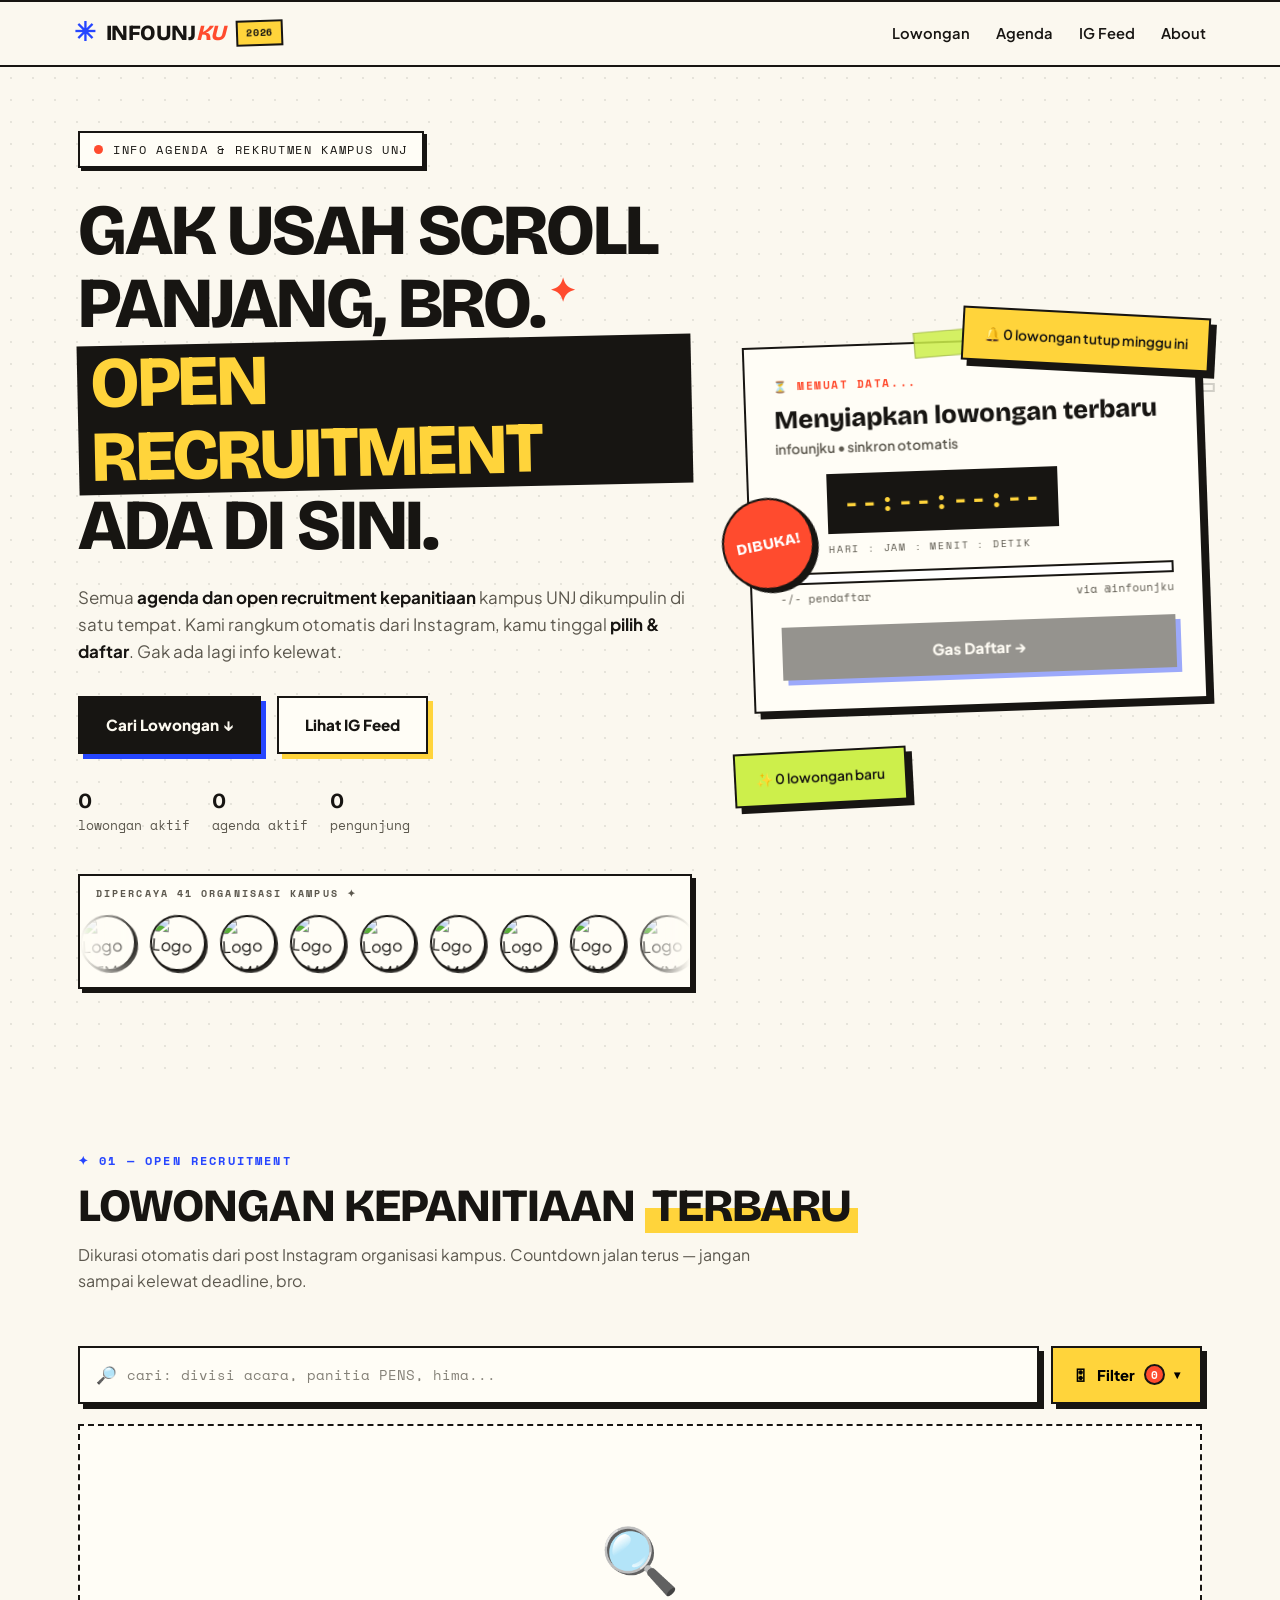
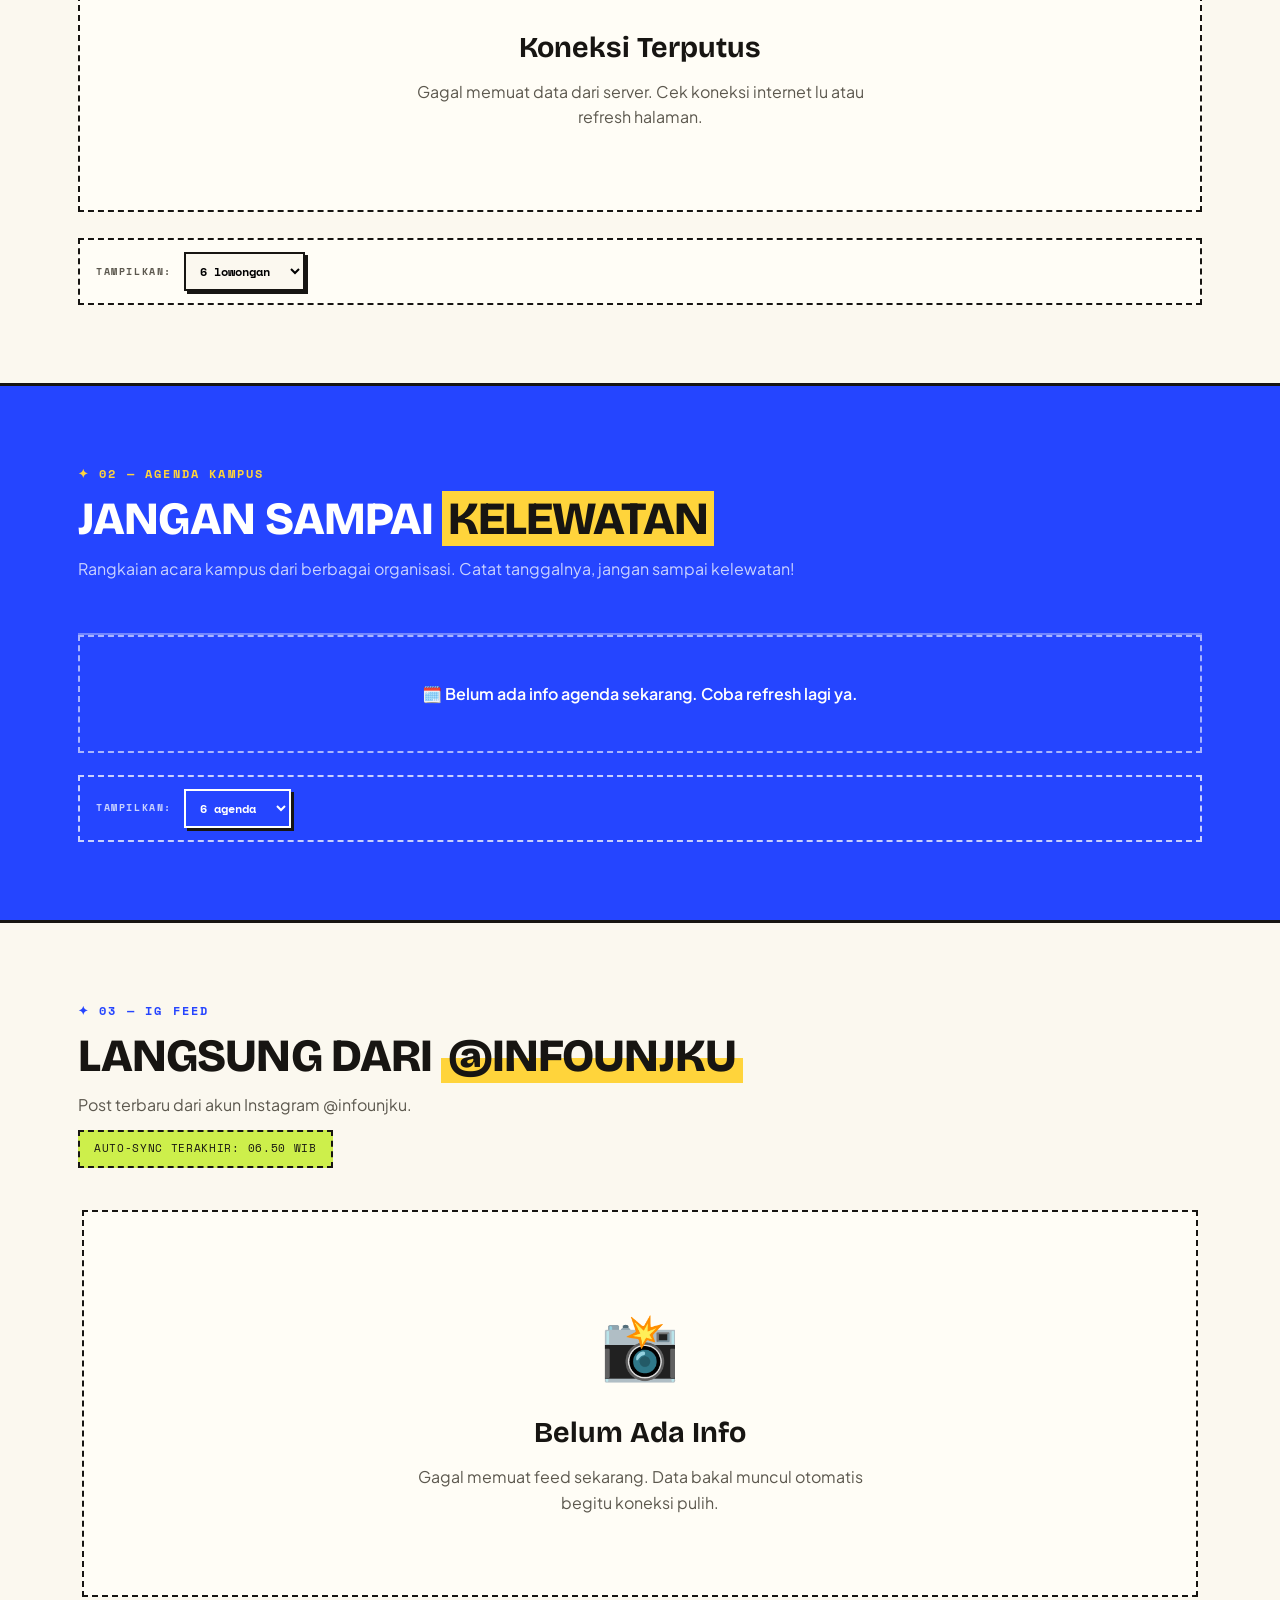
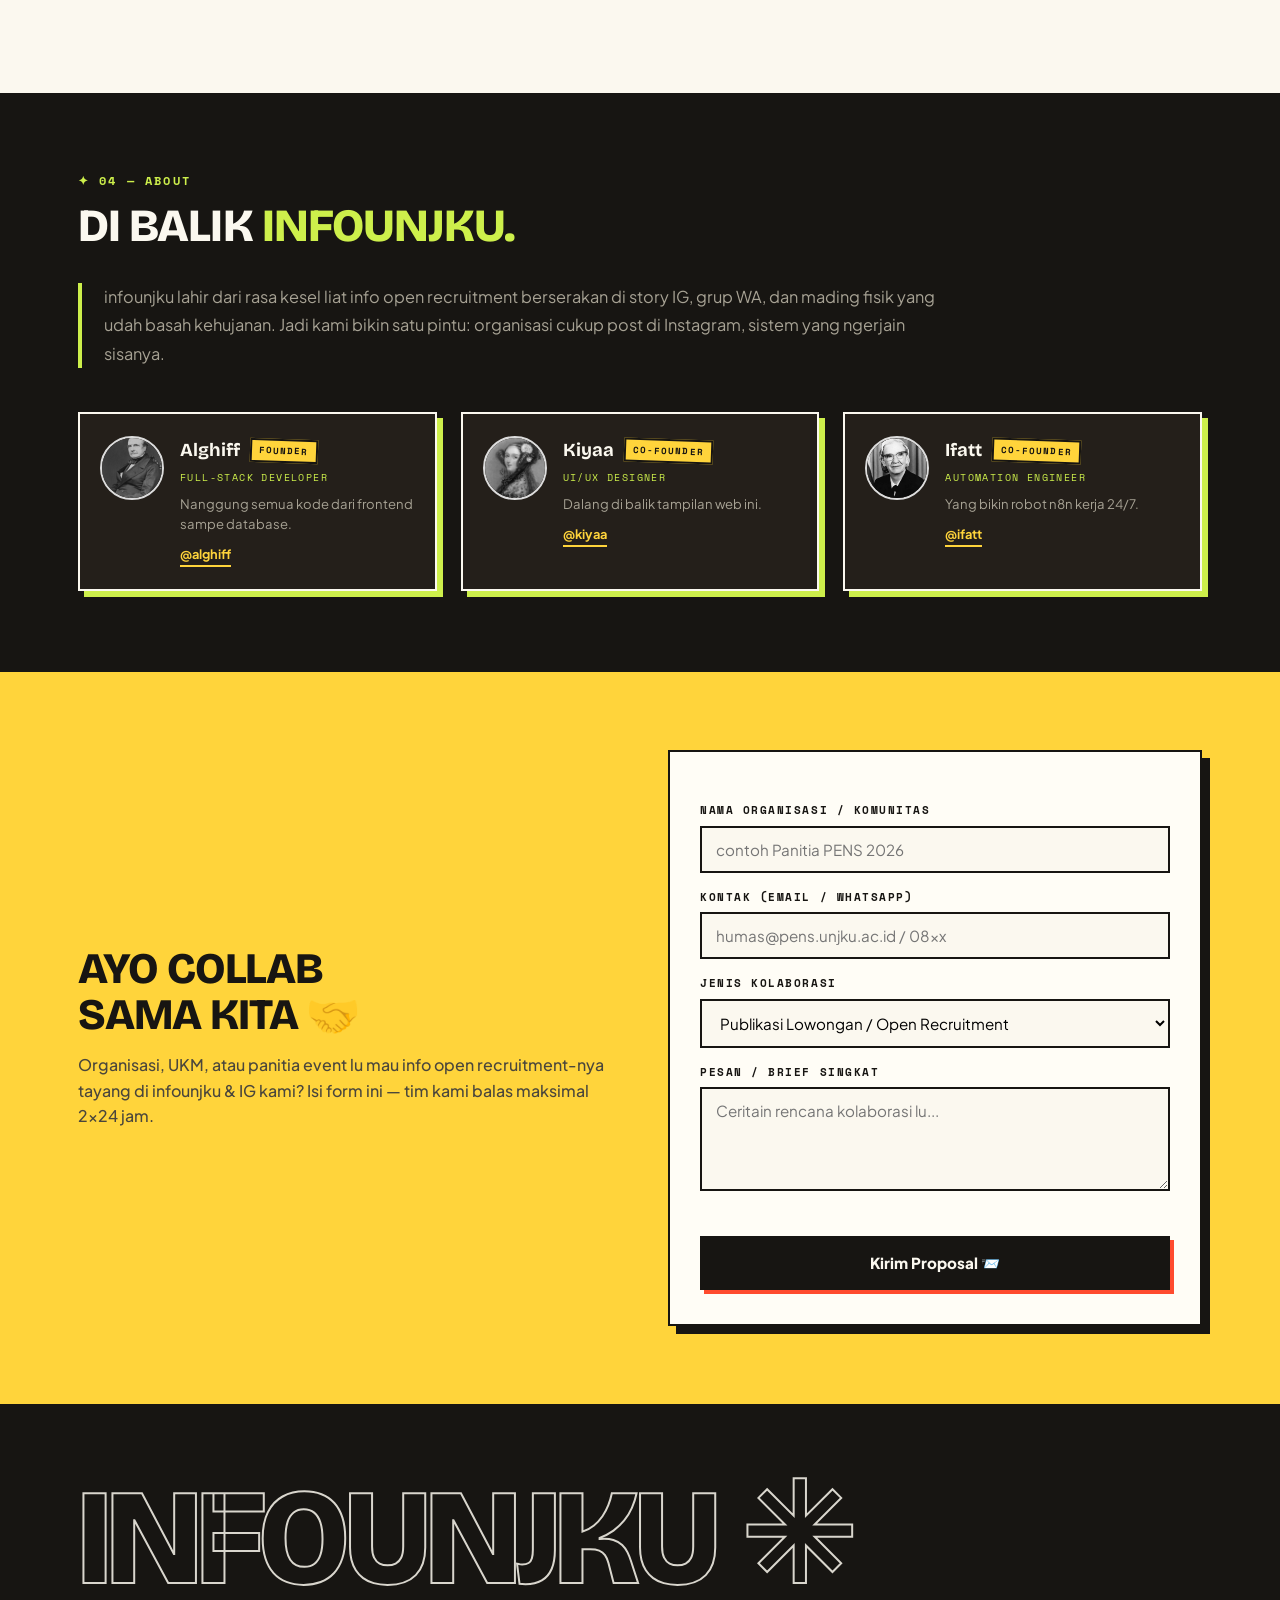
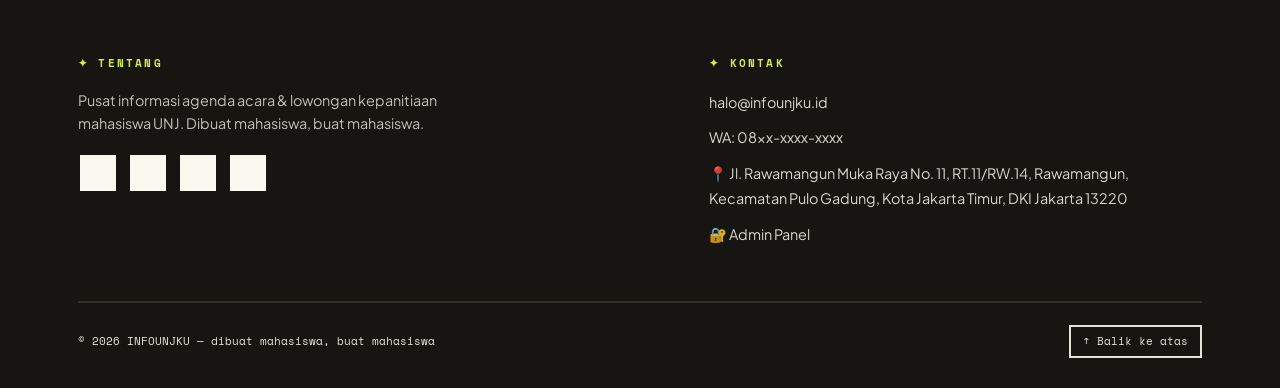
==== commit 3b93fa0f: "v1.1.0" ====
--- a/index.html
+++ b/index.html
@@ -293,11 +293,11 @@
     <form class="notify-form reveal" id="collabForm" style="transition-delay:.1s">
       <div id="formFields">
         <label>NAMA ORGANISASI / KOMUNITAS</label>
-        <input type="text" id="collabOrg" required placeholder="contoh Panitia PENS 2026">
+        <input type="text" id="collabOrg" name="org_name" required placeholder="contoh Panitia PENS 2026">
         <label>KONTAK (EMAIL / WHATSAPP)</label>
-        <input type="text" id="collabContact" required placeholder="humas@pens.unjku.ac.id / 08xx">
+        <input type="text" id="collabContact"  name="contact" required placeholder="humas@pens.unjku.ac.id / 08xx">
         <label>JENIS KOLABORASI</label>
-        <select id="collabType">
+        <select id="collabType" name="collab_type">
           <option>Publikasi Lowongan / Open Recruitment</option>
           <option>Media Partner</option>
           <option>Sponsorship</option>
@@ -305,14 +305,10 @@
           <option>Lainnya</option>
         </select>
         <label>PESAN / BRIEF SINGKAT</label>
-        <textarea id="collabMsg" rows="4" required placeholder="Ceritain rencana kolaborasi lu..."></textarea>
+        <textarea id="collabMsg" rows="4" name="message" required placeholder="Ceritain rencana kolaborasi lu..."></textarea>
         <!-- Widget reCAPTCHA (Ganti tulisan SITE_KEY_LU pakai key dari Google) -->
-        <div class="g-recaptcha" data-sitekey="6Le-5fAtAAAAAKBOPtObVjdMSuzSZUOuxfrjt7_7" style="margin-bottom: 16px; transform: scale(0.9); transform-origin: left;"></div>
-
-        <!-- Tombol Install App (PWA) - Default hidden, muncul otomatis kalau user belum install -->
-        <button type="button" id="installAppBtn" class="btn" style="display:none; width:100%; justify-content:center; margin-bottom: 16px; background: var(--blue); color: #fff;">
-          📱 Install Aplikasi infounjku
-        </button>
+        <div class="g-recaptcha" data-sitekey="6LeT7vAtAAAAAD_Q12ZtqW3Y5zrBV6Om0OCLXPn9" style="margin-bottom: 16px; transform: scale(0.9); transform-origin: left;"></div>
+
         <button type="submit" class="btn">Kirim Proposal 📨</button>
       </div>
       <div class="form-ok" id="formOk">
@@ -332,10 +328,19 @@
         <h5>✦ TENTANG</h5>
         <p class="foot-desc">Pusat informasi agenda acara & lowongan kepanitiaan mahasiswa UNJ. Dibuat mahasiswa, buat mahasiswa.</p>
         <div class="foot-social">
-          <a href="#" aria-label="Instagram">IG</a>
-          <a href="#" aria-label="TikTok">TT</a>
-          <a href="#" aria-label="Telegram">TG</a>
-          <a href="mailto:halo@infounjku.id" aria-label="Email">@</a>
+          <!-- Ganti href="#" dengan URL asli sosmed lu -->
+          <a href="https://instagram.com/infounjku" target="_blank" rel="noopener noreferrer" aria-label="Instagram" title="Instagram @infounjku">
+            <svg viewBox="0 0 24 24" aria-hidden="true" focusable="false"><path d="M12 0C8.74 0 8.333.015 7.053.072 5.775.132 4.905.333 4.14.63c-.789.306-1.459.717-2.126 1.384S.935 3.35.63 4.14C.333 4.905.131 5.775.072 7.053.012 8.333 0 8.74 0 12s.015 3.667.072 4.947c.06 1.277.261 2.148.558 2.913.306.788.717 1.459 1.384 2.126.667.666 1.336 1.079 2.126 1.384.766.296 1.636.499 2.913.558C8.333 23.988 8.74 24 12 24s3.667-.015 4.947-.072c1.277-.06 2.148-.262 2.913-.558.788-.306 1.459-.718 2.126-1.384.666-.667 1.079-1.335 1.384-2.126.296-.765.499-1.636.558-2.913.06-1.28.072-1.687.072-4.947s-.015-3.667-.072-4.947c-.06-1.277-.262-2.149-.558-2.913-.306-.789-.718-1.459-1.384-2.126C21.319 1.347 20.651.935 19.86.63c-.765-.297-1.636-.499-2.913-.558C15.667.012 15.26 0 12 0zm0 2.16c3.203 0 3.585.016 4.85.071 1.17.055 1.805.249 2.227.415.562.217.96.477 1.382.896.419.42.679.819.896 1.381.164.422.36 1.057.413 2.227.057 1.266.07 1.646.07 4.85s-.015 3.585-.074 4.85c-.061 1.17-.256 1.805-.421 2.227-.224.562-.479.96-.899 1.382-.419.419-.824.679-1.38.896-.42.164-1.065.36-2.235.413-1.274.057-1.649.07-4.859.07-3.211 0-3.586-.015-4.85-.074-1.171-.061-1.816-.256-2.236-.421-.569-.224-.96-.479-1.379-.899-.421-.419-.69-.824-.9-1.38-.165-.42-.359-1.065-.42-2.235-.045-1.26-.061-1.649-.061-4.844 0-3.196.016-3.586.061-4.861.061-1.17.255-1.814.42-2.234.21-.57.479-.96.9-1.381.419-.419.81-.689 1.379-.898.42-.166 1.051-.361 2.221-.421 1.275-.045 1.65-.06 4.859-.06l.045.03zm0 3.678c-3.405 0-6.162 2.76-6.162 6.162 0 3.405 2.76 6.162 6.162 6.162 3.405 0 6.162-2.76 6.162-6.162 0-3.405-2.76-6.162-6.162-6.162zM12 16c-2.21 0-4-1.79-4-4s1.79-4 4-4 4 1.79 4 4-1.79 4-4 4zm7.846-10.405c0 .795-.646 1.44-1.44 1.44-.795 0-1.44-.646-1.44-1.44 0-.794.646-1.439 1.44-1.439.793-.001 1.44.645 1.44 1.439z"/></svg>
+          </a>
+          <a href="https://tiktok.com/" target="_blank" rel="noopener noreferrer" aria-label="TikTok" title="TikTok @infounjku">
+            <svg viewBox="0 0 24 24" aria-hidden="true" focusable="false"><path d="M12.525.02c1.31-.02 2.61-.01 3.91-.02.08 1.53.63 3.09 1.75 4.17 1.12 1.11 2.7 1.62 4.24 1.79v4.03c-1.44-.05-2.89-.35-4.2-.97-.57-.26-1.1-.59-1.62-.93-.01 2.92.01 5.84-.02 8.75-.08 1.4-.54 2.79-1.35 3.94-1.31 1.92-3.58 3.17-5.91 3.21-1.43.08-2.86-.31-4.08-1.03-2.02-1.19-3.44-3.37-3.65-5.71-.02-.5-.03-1-.01-1.49.18-1.9 1.12-3.72 2.58-4.96 1.66-1.44 3.98-2.13 6.15-1.72.02 1.48-.04 2.96-.04 4.44-.99-.32-2.15-.23-3.02.37-.63.41-1.11 1.04-1.36 1.75-.21.51-.15 1.07-.14 1.61.24 1.64 1.82 3.02 3.5 2.87 1.12-.01 2.19-.66 2.77-1.61.19-.33.4-.67.41-1.06.1-1.79.06-3.57.07-5.36.01-4.03-.01-8.05.02-12.07z"/></svg>
+          </a>
+          <a href="https://t.me/" target="_blank" rel="noopener noreferrer" aria-label="Telegram" title="Telegram infounjku">
+            <svg viewBox="0 0 24 24" aria-hidden="true" focusable="false"><path d="M11.944 0A12 12 0 0 0 0 12a12 12 0 0 0 12 12 12 12 0 0 0 12-12A12 12 0 0 0 12 0a12 12 0 0 0-.056 0zm4.962 7.224c.1-.002.321.023.465.14a.506.506 0 0 1 .171.325c.016.093.036.306.02.472-.18 1.898-.962 6.502-1.36 8.627-.168.9-.499 1.201-.82 1.23-.696.065-1.225-.46-1.9-.902-1.056-.693-1.653-1.124-2.678-1.8-1.185-.78-.417-1.21.258-1.91.177-.184 3.247-2.977 3.307-3.23.007-.032.014-.15-.056-.212s-.174-.041-.249-.024c-.106.024-1.793 1.14-5.061 3.345-.48.33-.913.49-1.302.48-.428-.008-1.252-.241-1.865-.44-.752-.245-1.349-.374-1.297-.789.027-.216.325-.437.893-.663 3.498-1.524 5.83-2.529 6.998-3.014 3.332-1.386 4.025-1.627 4.476-1.635z"/></svg>
+          </a>
+          <a href="mailto:" aria-label="Email" title="halo@infounjku.id">
+            <svg viewBox="0 0 24 24" aria-hidden="true" focusable="false"><path d="M20 4H4c-1.1 0-2 .9-2 2v12c0 1.1.9 2 2 2h16c1.1 0 2-.9 2-2V6c0-1.1-.9-2-2-2zm0 4-8 5-8-5V6l8 5 8-5v2z"/></svg>
+          </a>
         </div>
       </div>
       <div>
@@ -355,6 +360,14 @@
   </div>
 </footer>
 
+<!-- Notifikasi install PWA: floating bottom-sheet, TERPISAH dari form -->
+<div id="installBanner" role="dialog" aria-label="Install aplikasi infounjku" aria-hidden="true">
+  <span class="ib__ic">📱</span>
+  <span class="ib__txt">Install Aplikasi infounjku<small>Akses cepat dari homescreen tanpa buka browser.</small></span>
+  <button type="button" class="btn btn--sm ib__yes" id="installYes">Install</button>
+  <button type="button" class="btn btn--sm btn--ghost ib__no" id="installNo">Nanti</button>
+</div>
+
 <div class="toast" id="toast"></div>
 <script src="js/script.js"></script>
 </body>
--- a/css/style.css
+++ b/css/style.css
@@ -398,4 +398,16 @@
 @media(prefers-reduced-motion:reduce){
   *,*::before,*::after{animation-duration:.01ms!important;animation-iteration-count:1!important;transition-duration:.01ms!important}
   .org-marquee__track{animation:none}
-}+}
+
+/* ═══ LOGO SOSIAL ASLI DI FOOTER (SVG inline) ═══ */
+.foot-social{display:flex;gap:10px;flex-wrap:wrap}
+.foot-social a{display:inline-flex;align-items:center;justify-content:center;width:40px;height:40px;padding:0;border:2px solid var(--ink);background:var(--paper);box-shadow:3px 3px 0 var(--ink);transition:.15s}
+.foot-social a svg{width:19px;height:19px;display:block;fill:currentColor;transition:transform .15s ease}
+.foot-social a:hover{transform:translate(1px,1px);box-shadow:2px 2px 0 var(--ink);color:#fff}
+.foot-social a:hover svg{transform:scale(1.12)}
+/* Warna brand saat hover */
+.foot-social a[aria-label="Instagram"]:hover{background:#E4405F}
+.foot-social a[aria-label="TikTok"]:hover{background:#010101}
+.foot-social a[aria-label="Telegram"]:hover{background:#229ED9}
+.foot-social a[aria-label="Email"]:hover{background:#EA4335}
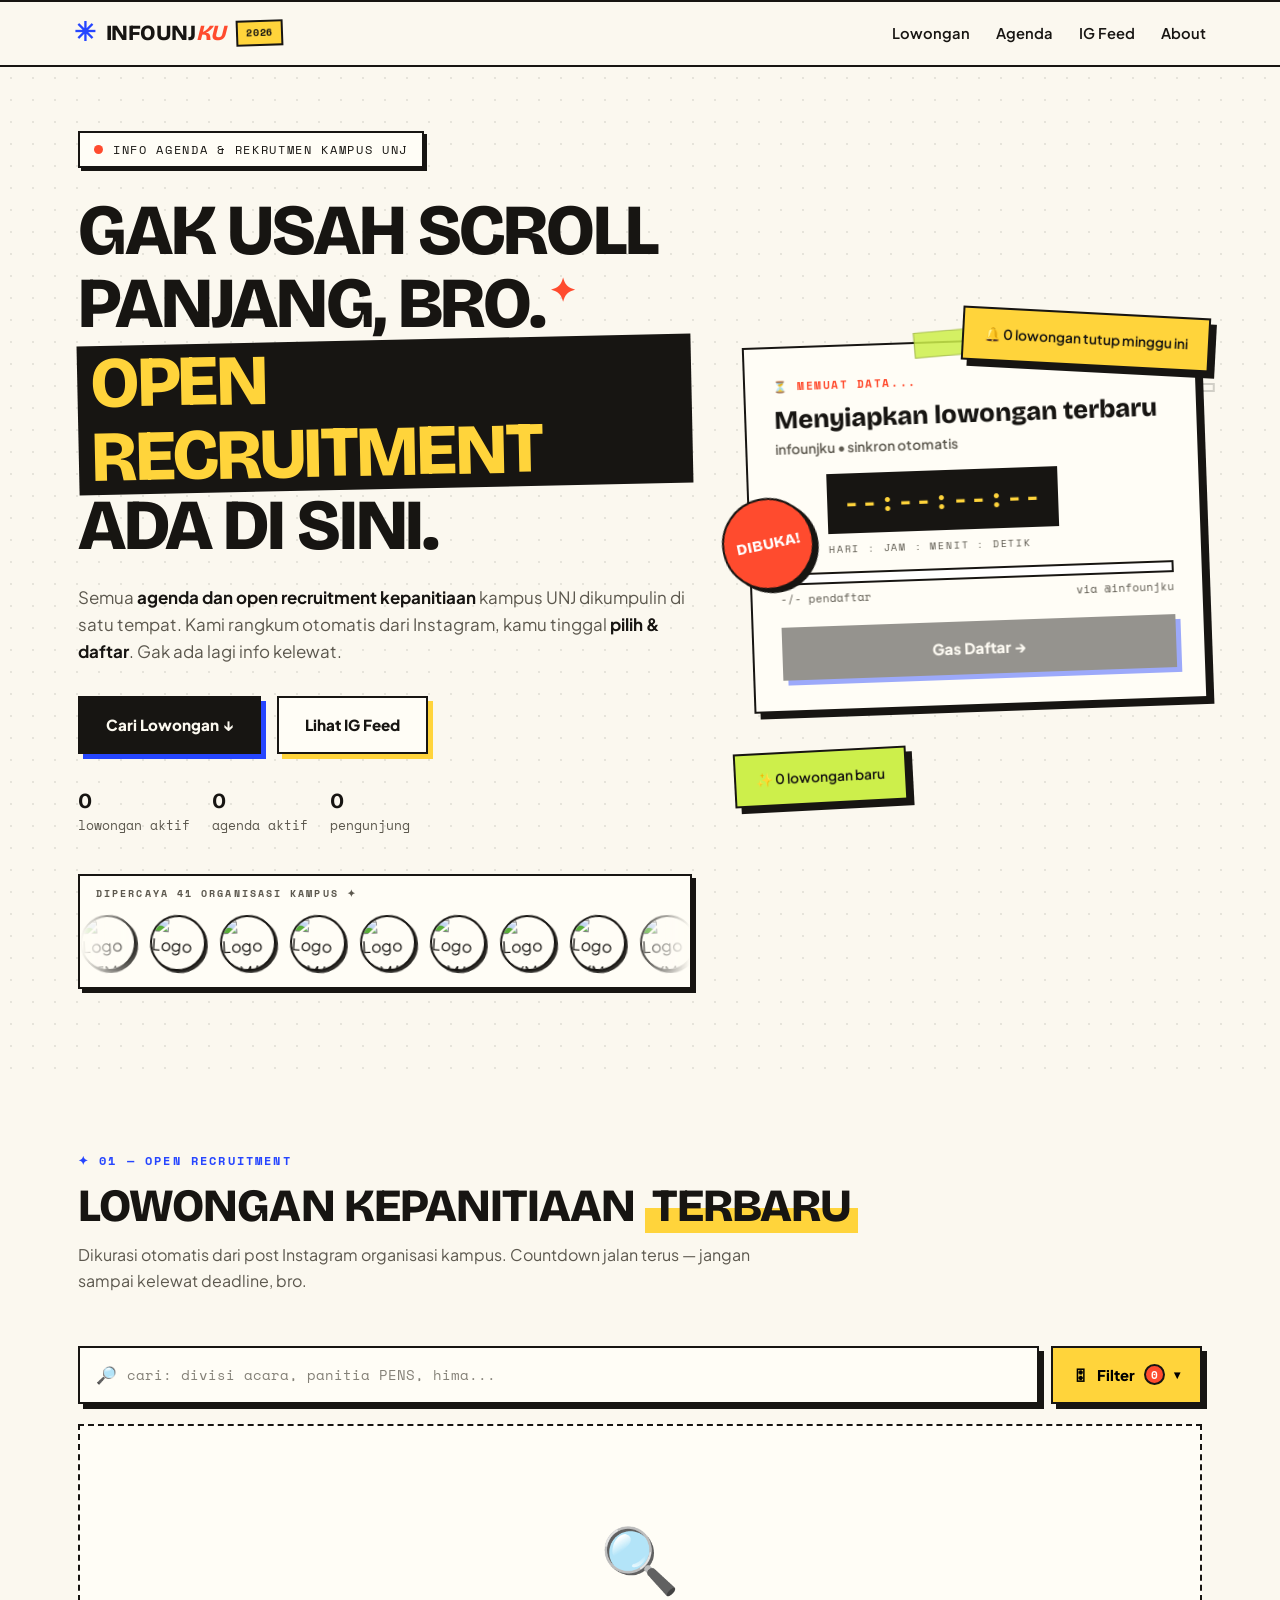
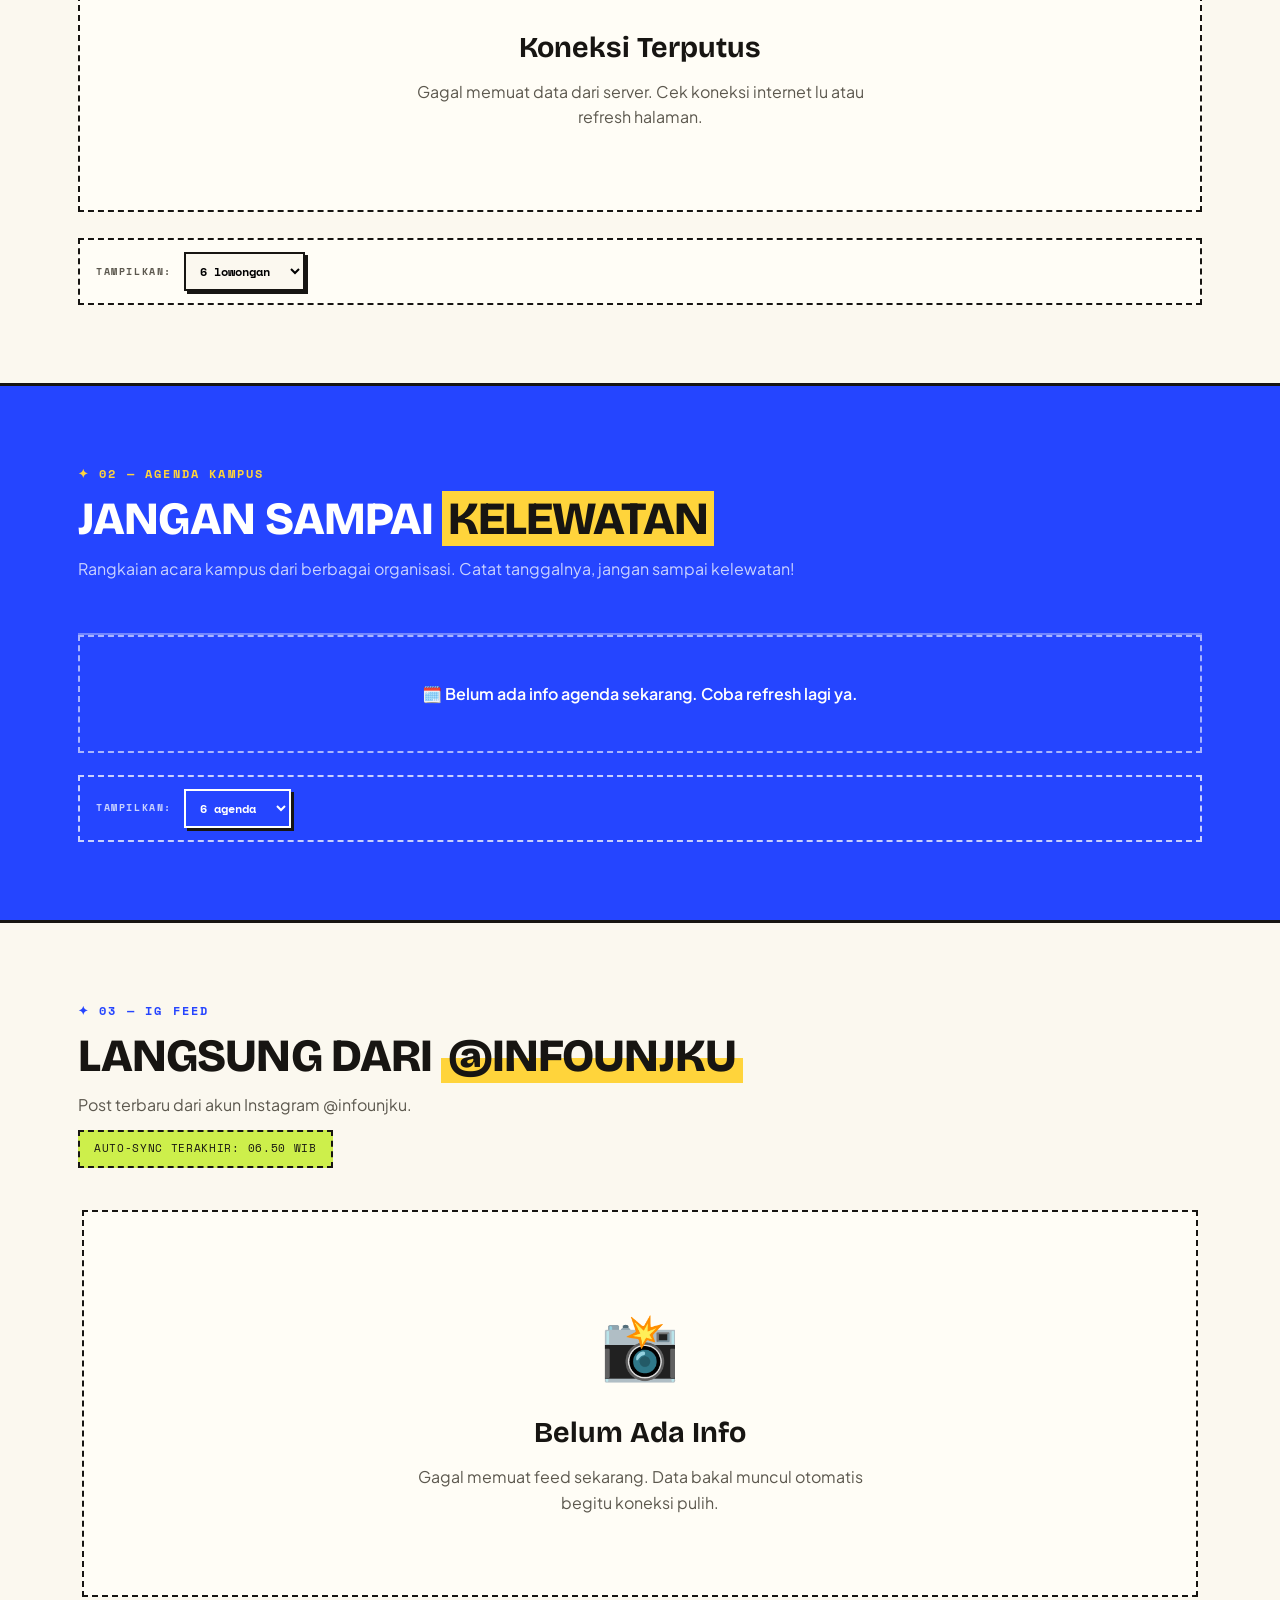
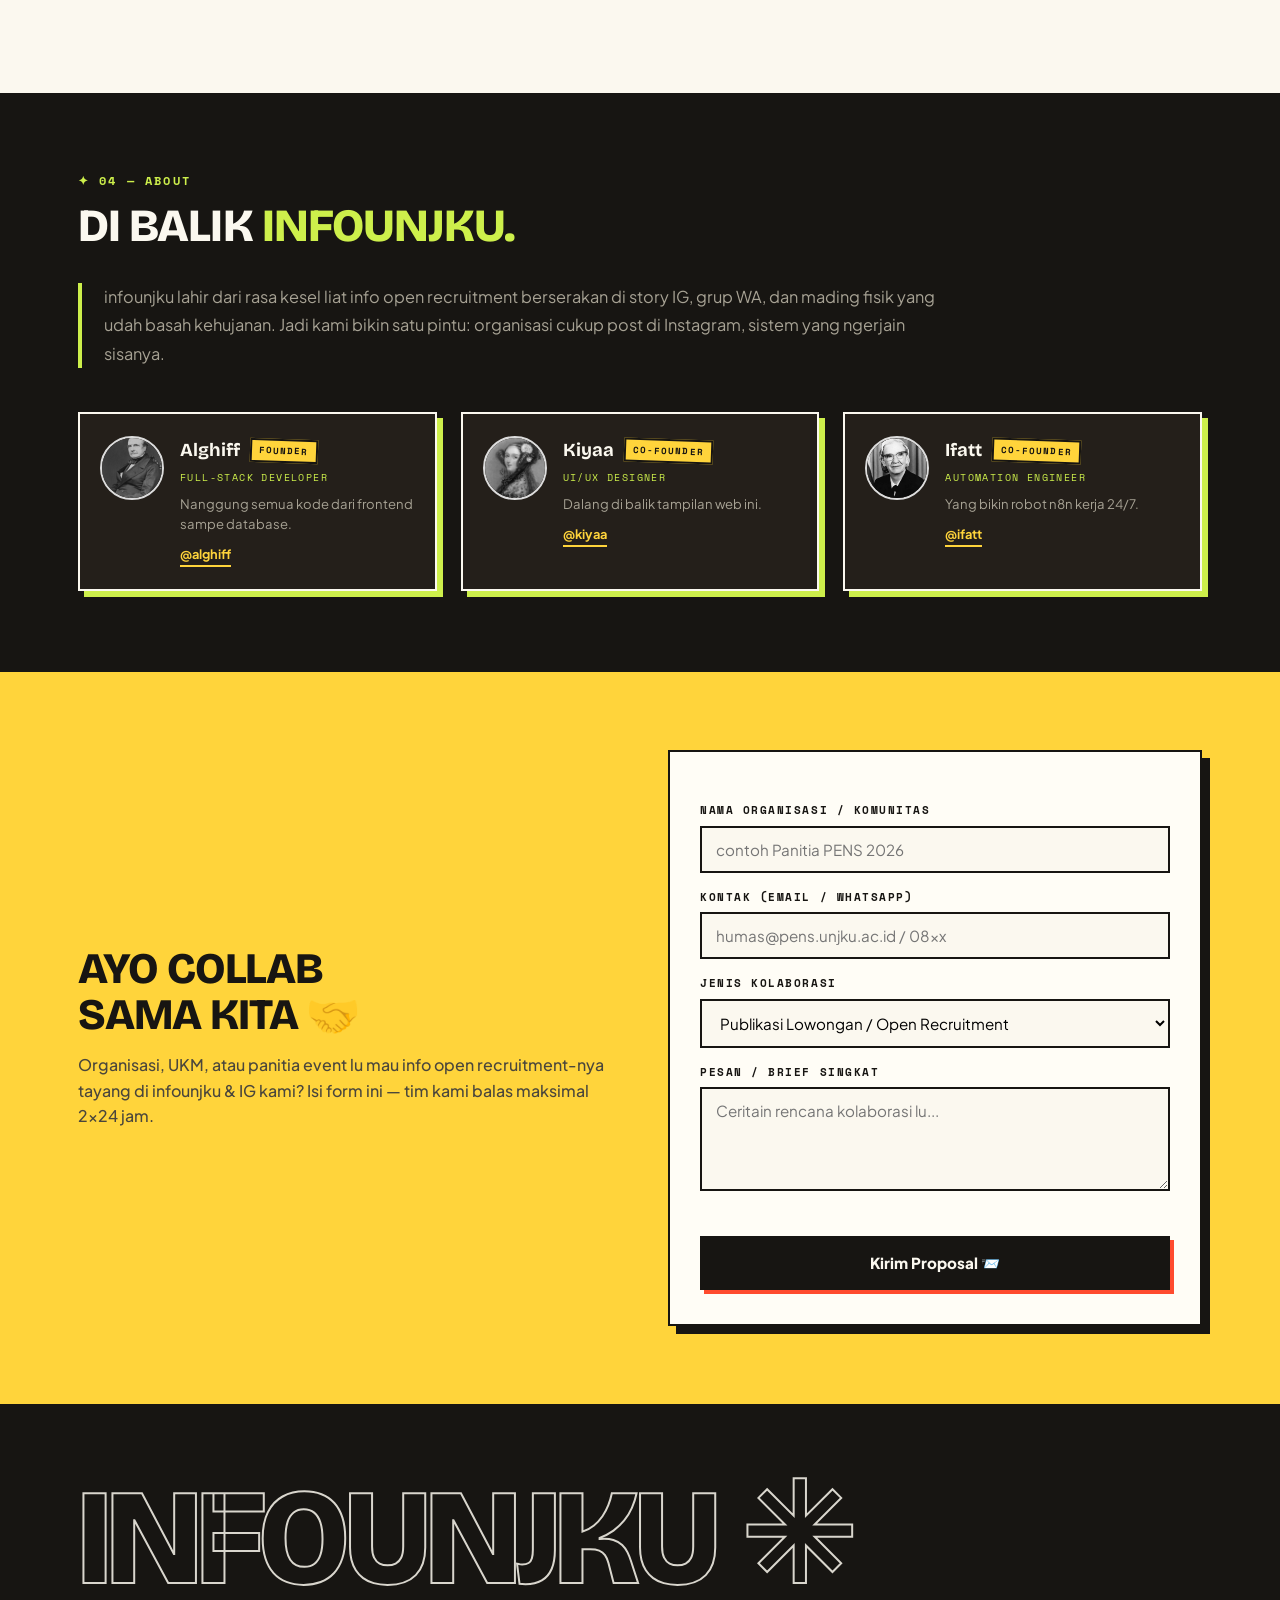
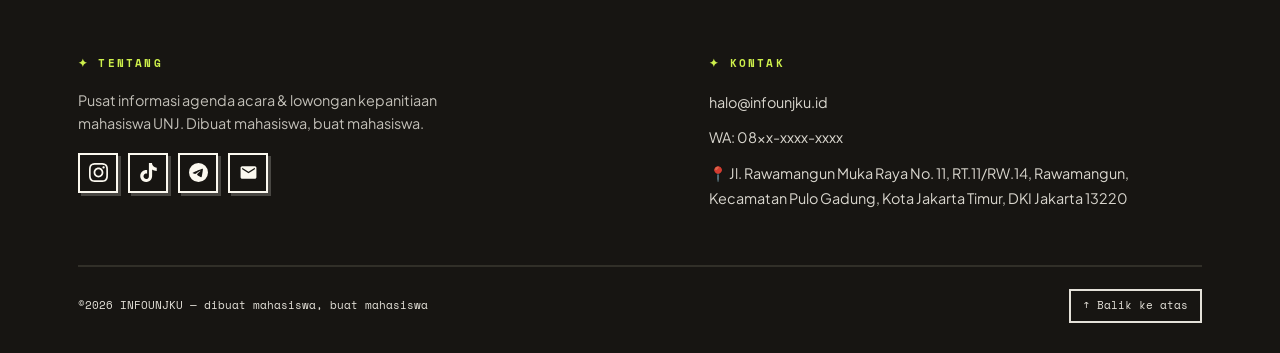
==== commit 8ea6409c: "v1.2.5" ====
--- a/index.html
+++ b/index.html
@@ -1,24 +1,18 @@
 <!DOCTYPE html>
 <html lang="id">
-
-<!-- Tambahan reCAPTCHA v2 Google -->
 <script src="https://www.google.com/recaptcha/api.js" async defer></script>
-
 <head>
 <meta charset="UTF-8">
 <meta name="viewport" content="width=device-width, initial-scale=1.0">
 <title>infounjku — Info Kepanitiaan & Open Recruitment Kampus</title>
 <meta name="description" content="Pusat informasi agenda acara & lowongan kepanitiaan mahasiswa UNJ. Satu pintu, tanpa scroll panjang.">
-
 <meta name="theme-color" content="#171512">
 <meta name="apple-mobile-web-app-capable" content="yes">
 <meta name="apple-mobile-web-app-status-bar-style" content="black-translucent">
 <meta name="apple-mobile-web-app-title" content="infounjku">
 <link rel="manifest" href="manifest.json">
-
 <link rel="icon" type="image/png" sizes="192x192" href="/icons/icon-192.png">
 <link rel="apple-touch-icon" href="/icons/icon-192.png">
-
 <meta property="og:type" content="website">
 <meta property="og:site_name" content="infounjku">
 <meta property="og:title" content="infounjku — Semua lowongan kepanitiaan UNJ di satu tempat">
@@ -32,7 +26,6 @@
 <meta name="twitter:title" content="infounjku — Mading digital mahasiswa UNJ">
 <meta name="twitter:description" content="Satu pintu semua info kegiatan & lowongan kepanitiaan kampus. Live countdown, auto-sync IG.">
 <meta name="twitter:image" content="https://infounjku.id/og-cover.png">
-
 <link rel="preconnect" href="https://fonts.googleapis.com">
 <link rel="preconnect" href="https://fonts.gstatic.com" crossorigin>
 <link href="https://fonts.googleapis.com/css2?family=Bricolage+Grotesque:opsz,wght@12..96,400;12..96,600;12..96,700;12..96,800&family=Plus+Jakarta+Sans:wght@400;500;600;700;800&family=Space+Mono:wght@400;700&display=swap" rel="stylesheet">
@@ -142,12 +135,9 @@
             <span class="filterpanel__label mono">KATEGORI</span>
             <div class="filterpanel__chips" id="chipsRow">
               <button class="chip active" data-filter="all">✦ Semua</button>
-              <button class="chip" data-filter="bem">BEM</button>
-              <button class="chip" data-filter="hima">HIMA</button>
-              <button class="chip" data-filter="ukm">UKM</button>
-              <button class="chip" data-filter="event">Event</button>
-              <button class="chip" data-filter="riset">Riset</button>
-              <button class="chip" data-filter="umum">Umum</button>
+              <button class="chip" data-filter="opmawa">OPMAWA</button>
+              <button class="chip" data-filter="ormawa">ORMAWA</button>
+              <button class="chip" data-filter="non-categorized">Non-Categorized</button>
             </div>
           </div>
           <div class="filterpanel__group">
@@ -168,14 +158,15 @@
               <button class="chip" data-sort="quota">Kuota Hampir Penuh</button>
             </div>
           </div>
-          <div class="filterpanel__foot">
-            <span class="mono" id="filterCount">0 lowongan cocok</span>
+          
+          <!-- BAGIAN FOOT YANG UDAH DIUBAH -->
+          <div class="filterpanel__foot" style="justify-content: flex-end;">
             <button type="button" class="btn btn--sm" id="filterDone">Selesai ✓</button>
           </div>
-        </div>
-      </div>
-    </div>
-    <p class="count-line" id="countLine"></p>
+          
+        </div>
+      </div>
+    </div>
     <div class="jobs" id="loadingGrid"><div class="skeleton-card"></div><div class="skeleton-card"></div><div class="skeleton-card"></div></div>
     <div class="empty-state" id="emptyState" style="display:none;">
       <div class="empty-icon">🔍</div>
@@ -183,6 +174,7 @@
       <p>Saat ini belum ada open recruitment yang dibuka. Pantau terus IG <b>@infounjku</b> buat update terbarunya!</p>
     </div>
     <div class="jobs" id="jobsGrid" style="display:none;"></div>
+    
     <div class="limitbox reveal" id="limitBox">
       <span class="mono">TAMPILKAN:</span>
       <select id="limitSelect" aria-label="Jumlah lowongan yang ditampilkan">
@@ -191,7 +183,7 @@
         <option value="24">24 lowongan</option>
         <option value="all">Semua</option>
       </select>
-      <span class="mono" id="limitInfo"></span>
+      <span class="mono" id="countLine" style="margin-left: auto; color: var(--ink-soft);"></span>
     </div>
   </div>
 </section>
@@ -216,7 +208,7 @@
         <option value="24">24 agenda</option>
         <option value="all">Semua</option>
       </select>
-      <span class="mono" id="agendaLimitInfo"></span>
+      <span class="mono" id="agendaLimitInfo" style="margin-left: auto; color: #fff; opacity: 0.9;"></span>
     </div>
   </div>
 </section>
@@ -306,9 +298,7 @@
         </select>
         <label>PESAN / BRIEF SINGKAT</label>
         <textarea id="collabMsg" rows="4" name="message" required placeholder="Ceritain rencana kolaborasi lu..."></textarea>
-        <!-- Widget reCAPTCHA (Ganti tulisan SITE_KEY_LU pakai key dari Google) -->
         <div class="g-recaptcha" data-sitekey="6LeT7vAtAAAAAD_Q12ZtqW3Y5zrBV6Om0OCLXPn9" style="margin-bottom: 16px; transform: scale(0.9); transform-origin: left;"></div>
-
         <button type="submit" class="btn">Kirim Proposal 📨</button>
       </div>
       <div class="form-ok" id="formOk">
@@ -328,19 +318,10 @@
         <h5>✦ TENTANG</h5>
         <p class="foot-desc">Pusat informasi agenda acara & lowongan kepanitiaan mahasiswa UNJ. Dibuat mahasiswa, buat mahasiswa.</p>
         <div class="foot-social">
-          <!-- Ganti href="#" dengan URL asli sosmed lu -->
-          <a href="https://instagram.com/infounjku" target="_blank" rel="noopener noreferrer" aria-label="Instagram" title="Instagram @infounjku">
-            <svg viewBox="0 0 24 24" aria-hidden="true" focusable="false"><path d="M12 0C8.74 0 8.333.015 7.053.072 5.775.132 4.905.333 4.14.63c-.789.306-1.459.717-2.126 1.384S.935 3.35.63 4.14C.333 4.905.131 5.775.072 7.053.012 8.333 0 8.74 0 12s.015 3.667.072 4.947c.06 1.277.261 2.148.558 2.913.306.788.717 1.459 1.384 2.126.667.666 1.336 1.079 2.126 1.384.766.296 1.636.499 2.913.558C8.333 23.988 8.74 24 12 24s3.667-.015 4.947-.072c1.277-.06 2.148-.262 2.913-.558.788-.306 1.459-.718 2.126-1.384.666-.667 1.079-1.335 1.384-2.126.296-.765.499-1.636.558-2.913.06-1.28.072-1.687.072-4.947s-.015-3.667-.072-4.947c-.06-1.277-.262-2.149-.558-2.913-.306-.789-.718-1.459-1.384-2.126C21.319 1.347 20.651.935 19.86.63c-.765-.297-1.636-.499-2.913-.558C15.667.012 15.26 0 12 0zm0 2.16c3.203 0 3.585.016 4.85.071 1.17.055 1.805.249 2.227.415.562.217.96.477 1.382.896.419.42.679.819.896 1.381.164.422.36 1.057.413 2.227.057 1.266.07 1.646.07 4.85s-.015 3.585-.074 4.85c-.061 1.17-.256 1.805-.421 2.227-.224.562-.479.96-.899 1.382-.419.419-.824.679-1.38.896-.42.164-1.065.36-2.235.413-1.274.057-1.649.07-4.859.07-3.211 0-3.586-.015-4.85-.074-1.171-.061-1.816-.256-2.236-.421-.569-.224-.96-.479-1.379-.899-.421-.419-.69-.824-.9-1.38-.165-.42-.359-1.065-.42-2.235-.045-1.26-.061-1.649-.061-4.844 0-3.196.016-3.586.061-4.861.061-1.17.255-1.814.42-2.234.21-.57.479-.96.9-1.381.419-.419.81-.689 1.379-.898.42-.166 1.051-.361 2.221-.421 1.275-.045 1.65-.06 4.859-.06l.045.03zm0 3.678c-3.405 0-6.162 2.76-6.162 6.162 0 3.405 2.76 6.162 6.162 6.162 3.405 0 6.162-2.76 6.162-6.162 0-3.405-2.76-6.162-6.162-6.162zM12 16c-2.21 0-4-1.79-4-4s1.79-4 4-4 4 1.79 4 4-1.79 4-4 4zm7.846-10.405c0 .795-.646 1.44-1.44 1.44-.795 0-1.44-.646-1.44-1.44 0-.794.646-1.439 1.44-1.439.793-.001 1.44.645 1.44 1.439z"/></svg>
-          </a>
-          <a href="https://tiktok.com/" target="_blank" rel="noopener noreferrer" aria-label="TikTok" title="TikTok @infounjku">
-            <svg viewBox="0 0 24 24" aria-hidden="true" focusable="false"><path d="M12.525.02c1.31-.02 2.61-.01 3.91-.02.08 1.53.63 3.09 1.75 4.17 1.12 1.11 2.7 1.62 4.24 1.79v4.03c-1.44-.05-2.89-.35-4.2-.97-.57-.26-1.1-.59-1.62-.93-.01 2.92.01 5.84-.02 8.75-.08 1.4-.54 2.79-1.35 3.94-1.31 1.92-3.58 3.17-5.91 3.21-1.43.08-2.86-.31-4.08-1.03-2.02-1.19-3.44-3.37-3.65-5.71-.02-.5-.03-1-.01-1.49.18-1.9 1.12-3.72 2.58-4.96 1.66-1.44 3.98-2.13 6.15-1.72.02 1.48-.04 2.96-.04 4.44-.99-.32-2.15-.23-3.02.37-.63.41-1.11 1.04-1.36 1.75-.21.51-.15 1.07-.14 1.61.24 1.64 1.82 3.02 3.5 2.87 1.12-.01 2.19-.66 2.77-1.61.19-.33.4-.67.41-1.06.1-1.79.06-3.57.07-5.36.01-4.03-.01-8.05.02-12.07z"/></svg>
-          </a>
-          <a href="https://t.me/" target="_blank" rel="noopener noreferrer" aria-label="Telegram" title="Telegram infounjku">
-            <svg viewBox="0 0 24 24" aria-hidden="true" focusable="false"><path d="M11.944 0A12 12 0 0 0 0 12a12 12 0 0 0 12 12 12 12 0 0 0 12-12A12 12 0 0 0 12 0a12 12 0 0 0-.056 0zm4.962 7.224c.1-.002.321.023.465.14a.506.506 0 0 1 .171.325c.016.093.036.306.02.472-.18 1.898-.962 6.502-1.36 8.627-.168.9-.499 1.201-.82 1.23-.696.065-1.225-.46-1.9-.902-1.056-.693-1.653-1.124-2.678-1.8-1.185-.78-.417-1.21.258-1.91.177-.184 3.247-2.977 3.307-3.23.007-.032.014-.15-.056-.212s-.174-.041-.249-.024c-.106.024-1.793 1.14-5.061 3.345-.48.33-.913.49-1.302.48-.428-.008-1.252-.241-1.865-.44-.752-.245-1.349-.374-1.297-.789.027-.216.325-.437.893-.663 3.498-1.524 5.83-2.529 6.998-3.014 3.332-1.386 4.025-1.627 4.476-1.635z"/></svg>
-          </a>
-          <a href="mailto:" aria-label="Email" title="halo@infounjku.id">
-            <svg viewBox="0 0 24 24" aria-hidden="true" focusable="false"><path d="M20 4H4c-1.1 0-2 .9-2 2v12c0 1.1.9 2 2 2h16c1.1 0 2-.9 2-2V6c0-1.1-.9-2-2-2zm0 4-8 5-8-5V6l8 5 8-5v2z"/></svg>
-          </a>
+          <a href="https://instagram.com/infounjku" target="_blank" rel="noopener noreferrer" aria-label="Instagram" title="Instagram @infounjku"><svg viewBox="0 0 24 24" aria-hidden="true" focusable="false"><path d="M12 0C8.74 0 8.333.015 7.053.072 5.775.132 4.905.333 4.14.63c-.789.306-1.459.717-2.126 1.384S.935 3.35.63 4.14C.333 4.905.131 5.775.072 7.053.012 8.333 0 8.74 0 12s.015 3.667.072 4.947c.06 1.277.261 2.148.558 2.913.306.788.717 1.459 1.384 2.126.667.666 1.336 1.079 2.126 1.384.766.296 1.636.499 2.913.558C8.333 23.988 8.74 24 12 24s3.667-.015 4.947-.072c1.277-.06 2.148-.262 2.913-.558.788-.306 1.459-.718 2.126-1.384.666-.667 1.079-1.335 1.384-2.126.296-.765.499-1.636.558-2.913.06-1.28.072-1.687.072-4.947s-.015-3.667-.072-4.947c-.06-1.277-.262-2.149-.558-2.913-.306-.789-.718-1.459-1.384-2.126C21.319 1.347 20.651.935 19.86.63c-.765-.297-1.636-.499-2.913-.558C15.667.012 15.26 0 12 0zm0 2.16c3.203 0 3.585.016 4.85.071 1.17.055 1.805.249 2.227.415.562.217.96.477 1.382.896.419.42.679.819.896 1.381.164.422.36 1.057.413 2.227.057 1.266.07 1.646.07 4.85s-.015 3.585-.074 4.85c-.061 1.17-.256 1.805-.421 2.227-.224.562-.479.96-.899 1.382-.419.419-.824.679-1.38.896-.42.164-1.065.36-2.235.413-1.274.057-1.649.07-4.859.07-3.211 0-3.586-.015-4.85-.074-1.171-.061-1.816-.256-2.236-.421-.569-.224-.96-.479-1.379-.899-.421-.419-.69-.824-.9-1.38-.165-.42-.359-1.065-.42-2.235-.045-1.26-.061-1.649-.061-4.844 0-3.196.016-3.586.061-4.861.061-1.17.255-1.814.42-2.234.21-.57.479-.96.9-1.381.419-.419.81-.689 1.379-.898.42-.166 1.051-.361 2.221-.421 1.275-.045 1.65-.06 4.859-.06l.045.03zm0 3.678c-3.405 0-6.162 2.76-6.162 6.162 0 3.405 2.76 6.162 6.162 6.162 3.405 0 6.162-2.76 6.162-6.162 0-3.405-2.76-6.162-6.162-6.162zM12 16c-2.21 0-4-1.79-4-4s1.79-4 4-4 4 1.79 4 4-1.79 4-4 4zm7.846-10.405c0 .795-.646 1.44-1.44 1.44-.795 0-1.44-.646-1.44-1.44 0-.794.646-1.439 1.44-1.439.793-.001 1.44.645 1.44 1.439z"/></svg></a>
+          <a href="https://tiktok.com/" target="_blank" rel="noopener noreferrer" aria-label="TikTok" title="TikTok @infounjku"><svg viewBox="0 0 24 24" aria-hidden="true" focusable="false"><path d="M12.525.02c1.31-.02 2.61-.01 3.91-.02.08 1.53.63 3.09 1.75 4.17 1.12 1.11 2.7 1.62 4.24 1.79v4.03c-1.44-.05-2.89-.35-4.2-.97-.57-.26-1.1-.59-1.62-.93-.01 2.92.01 5.84-.02 8.75-.08 1.4-.54 2.79-1.35 3.94-1.31 1.92-3.58 3.17-5.91 3.21-1.43.08-2.86-.31-4.08-1.03-2.02-1.19-3.44-3.37-3.65-5.71-.02-.5-.03-1-.01-1.49.18-1.9 1.12-3.72 2.58-4.96 1.66-1.44 3.98-2.13 6.15-1.72.02 1.48-.04 2.96-.04 4.44-.99-.32-2.15-.23-3.02.37-.63.41-1.11 1.04-1.36 1.75-.21.51-.15 1.07-.14 1.61.24 1.64 1.82 3.02 3.5 2.87 1.12-.01 2.19-.66 2.77-1.61.19-.33.4-.67.41-1.06.1-1.79.06-3.57.07-5.36.01-4.03-.01-8.05.02-12.07z"/></svg></a>
+          <a href="https://t.me/" target="_blank" rel="noopener noreferrer" aria-label="Telegram" title="Telegram infounjku"><svg viewBox="0 0 24 24" aria-hidden="true" focusable="false"><path d="M11.944 0A12 12 0 0 0 0 12a12 12 0 0 0 12 12 12 12 0 0 0 12-12A12 12 0 0 0 12 0a12 12 0 0 0-.056 0zm4.962 7.224c.1-.002.321.023.465.14a.506.506 0 0 1 .171.325c.016.093.036.306.02.472-.18 1.898-.962 6.502-1.36 8.627-.168.9-.499 1.201-.82 1.23-.696.065-1.225-.46-1.9-.902-1.056-.693-1.653-1.124-2.678-1.8-1.185-.78-.417-1.21.258-1.91.177-.184 3.247-2.977 3.307-3.23.007-.032.014-.15-.056-.212s-.174-.041-.249-.024c-.106.024-1.793 1.14-5.061 3.345-.48.33-.913.49-1.302.48-.428-.008-1.252-.241-1.865-.44-.752-.245-1.349-.374-1.297-.789.027-.216.325-.437.893-.663 3.498-1.524 5.83-2.529 6.998-3.014 3.332-1.386 4.025-1.627 4.476-1.635z"/></svg></a>
+          <a href="mailto:" aria-label="Email" title="halo@infounjku.id"><svg viewBox="0 0 24 24" aria-hidden="true" focusable="false"><path d="M20 4H4c-1.1 0-2 .9-2 2v12c0 1.1.9 2 2 2h16c1.1 0 2-.9 2-2V6c0-1.1-.9-2-2-2zm0 4-8 5-8-5V6l8 5 8-5v2z"/></svg></a>
         </div>
       </div>
       <div>
@@ -349,18 +330,16 @@
           <li><a href="mailto:halo@infounjku.id">halo@infounjku.id</a></li>
           <li><a href="#">WA: 08xx-xxxx-xxxx</a></li>
           <li><span class="foot-plain">📍 Jl. Rawamangun Muka Raya No. 11, RT.11/RW.14, Rawamangun, Kecamatan Pulo Gadung, Kota Jakarta Timur, DKI Jakarta 13220</span></li>
-          <li><a href="admin.html">🔐 Admin Panel</a></li>
         </ul>
       </div>
     </div>
     <div class="foot-bottom">
-      <span>© <span id="year">2026</span> INFOUNJKU — dibuat mahasiswa, buat mahasiswa</span>
+      <span>©<span id="year">2026</span> INFOUNJKU — dibuat mahasiswa, buat mahasiswa</span>
       <span class="foot-right"><a href="#" class="foot-top" id="footTop">↑ Balik ke atas</a></span>
     </div>
   </div>
 </footer>
 
-<!-- Notifikasi install PWA: floating bottom-sheet, TERPISAH dari form -->
 <div id="installBanner" role="dialog" aria-label="Install aplikasi infounjku" aria-hidden="true">
   <span class="ib__ic">📱</span>
   <span class="ib__txt">Install Aplikasi infounjku<small>Akses cepat dari homescreen tanpa buka browser.</small></span>
--- a/css/style.css
+++ b/css/style.css
@@ -400,14 +400,27 @@
   .org-marquee__track{animation:none}
 }
 
-/* ═══ LOGO SOSIAL ASLI DI FOOTER (SVG inline) ═══ */
-.foot-social{display:flex;gap:10px;flex-wrap:wrap}
-.foot-social a{display:inline-flex;align-items:center;justify-content:center;width:40px;height:40px;padding:0;border:2px solid var(--ink);background:var(--paper);box-shadow:3px 3px 0 var(--ink);transition:.15s}
+/* ═══ LOGO SOSIAL ASLI DI FOOTER (SVG inline) — FIXED ═══ */
+.foot-social{display:flex;gap:10px;flex-wrap:wrap;margin-top:18px}
+.foot-social a{
+  display:inline-flex;align-items:center;justify-content:center;
+  width:40px;height:40px;padding:0;
+  border:2px solid var(--paper);
+  background:transparent;
+  color:var(--paper);               /* ← ICON NGIKUTIN INI (fill:currentColor) */
+  box-shadow:3px 3px 0 rgba(251,248,239,.22);
+  text-decoration:none;opacity:1;transition:.15s;
+}
 .foot-social a svg{width:19px;height:19px;display:block;fill:currentColor;transition:transform .15s ease}
-.foot-social a:hover{transform:translate(1px,1px);box-shadow:2px 2px 0 var(--ink);color:#fff}
+.foot-social a:hover{
+  color:#fff;
+  transform:translate(1px,1px);
+  box-shadow:1px 1px 0 rgba(0,0,0,.45);
+  padding-left:0;
+}
 .foot-social a:hover svg{transform:scale(1.12)}
 /* Warna brand saat hover */
-.foot-social a[aria-label="Instagram"]:hover{background:#E4405F}
-.foot-social a[aria-label="TikTok"]:hover{background:#010101}
-.foot-social a[aria-label="Telegram"]:hover{background:#229ED9}
-.foot-social a[aria-label="Email"]:hover{background:#EA4335}+.foot-social a[aria-label="Instagram"]:hover{background:#E4405F;border-color:#E4405F}
+.foot-social a[aria-label="TikTok"]:hover{background:#010101;border-color:#69C9D0}
+.foot-social a[aria-label="Telegram"]:hover{background:#229ED9;border-color:#229ED9}
+.foot-social a[aria-label="Email"]:hover{background:#EA4335;border-color:#EA4335}
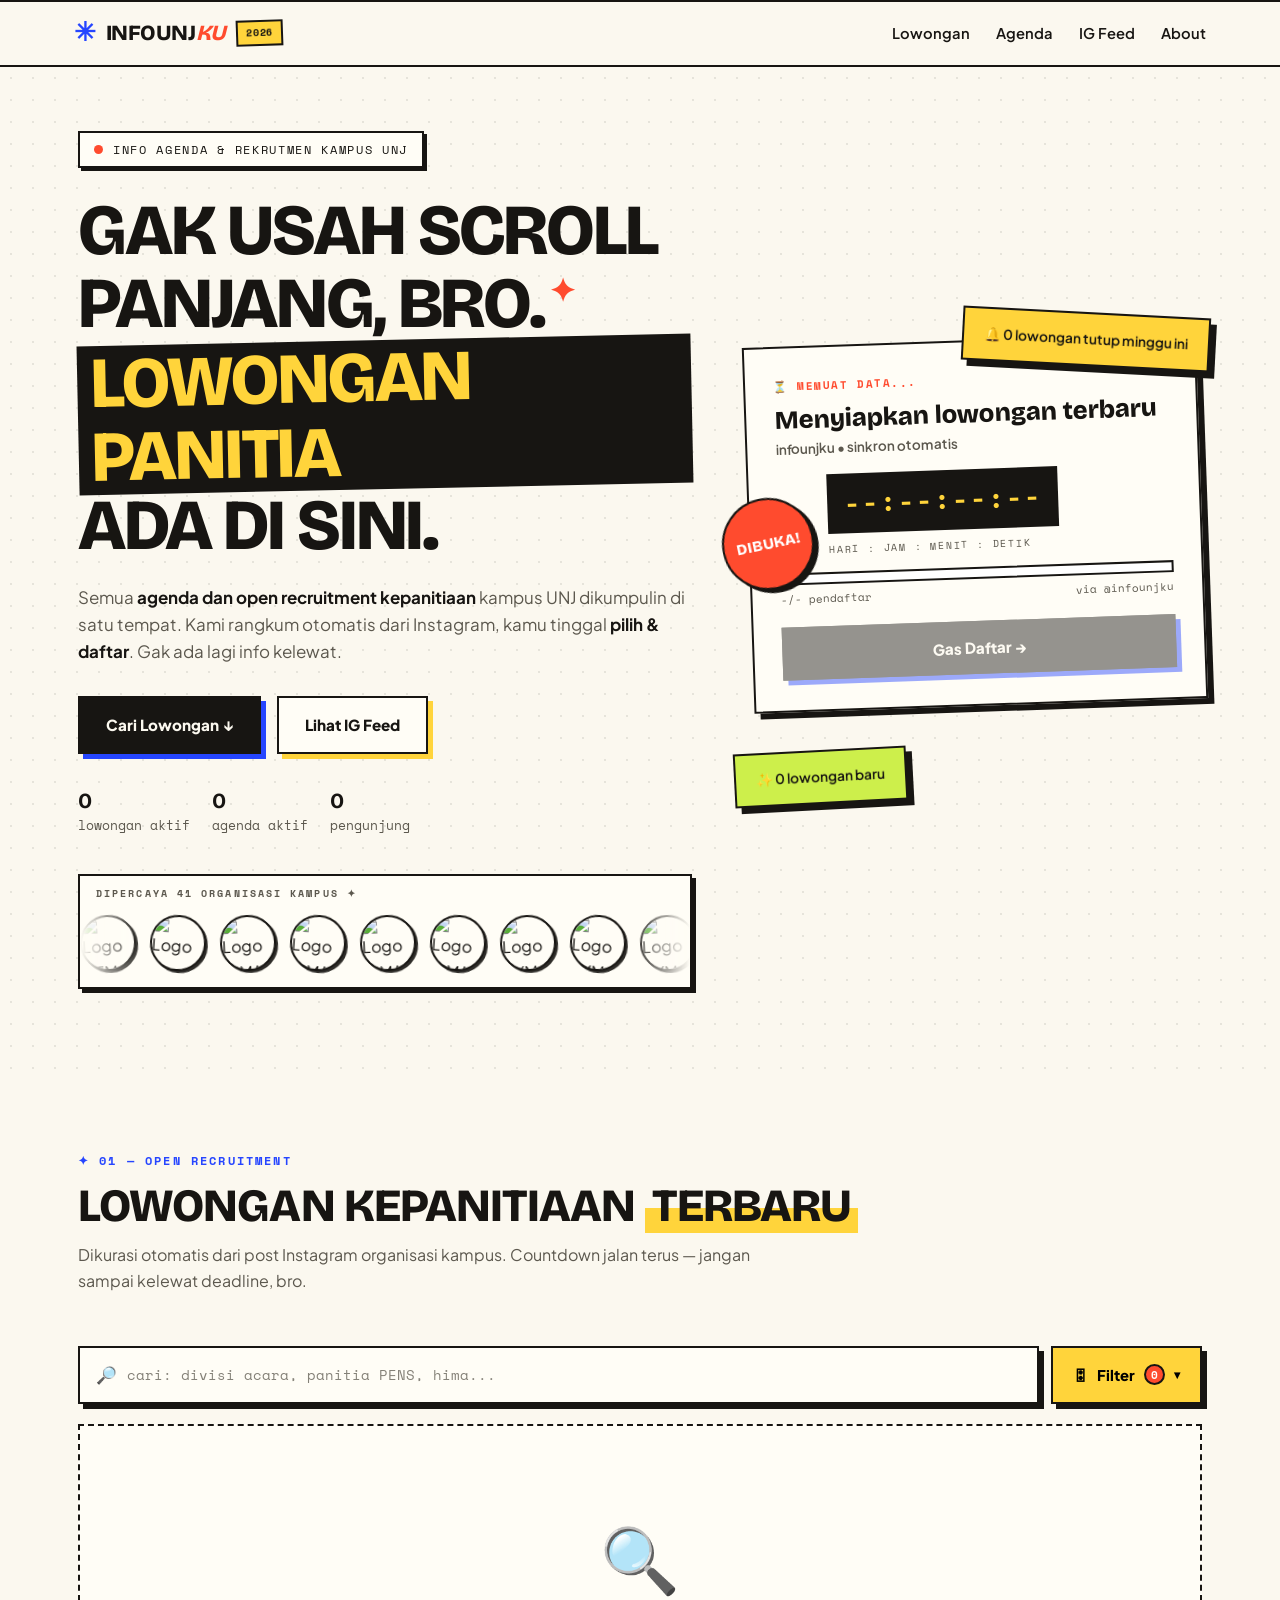
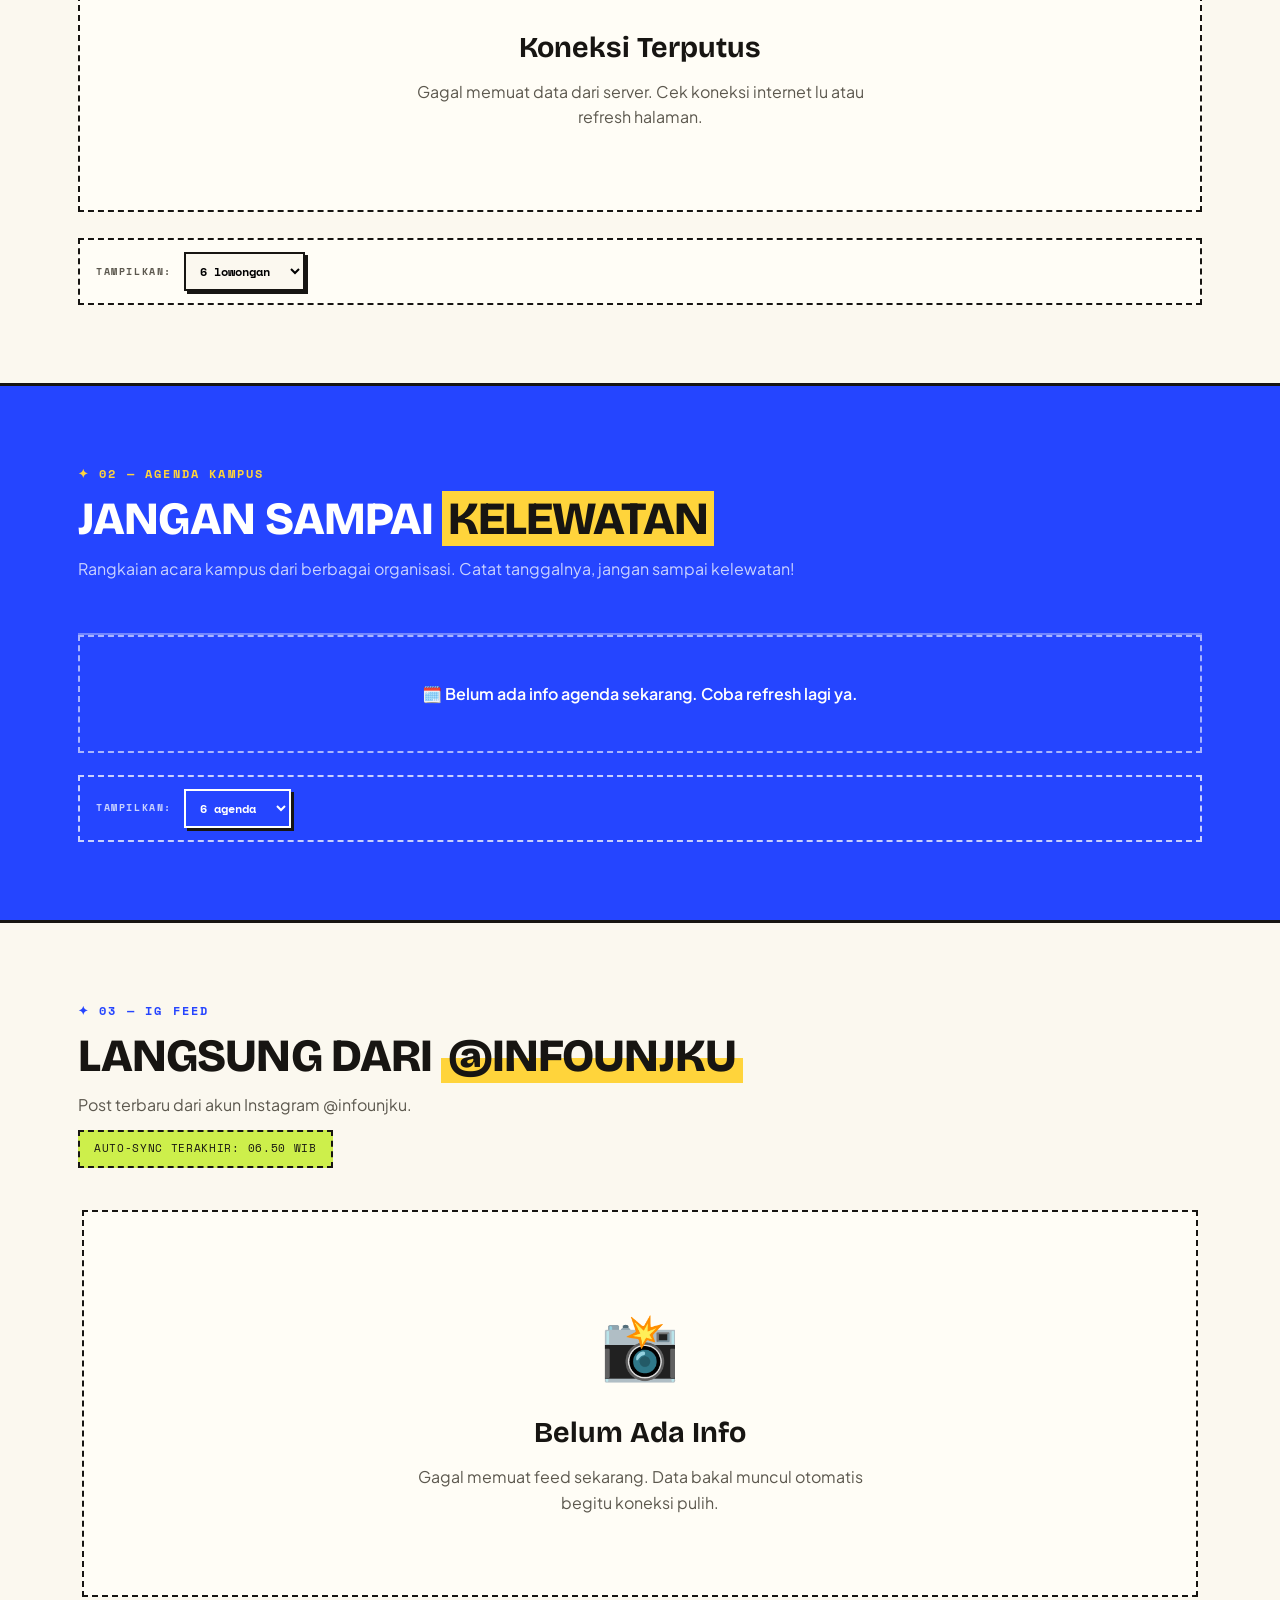
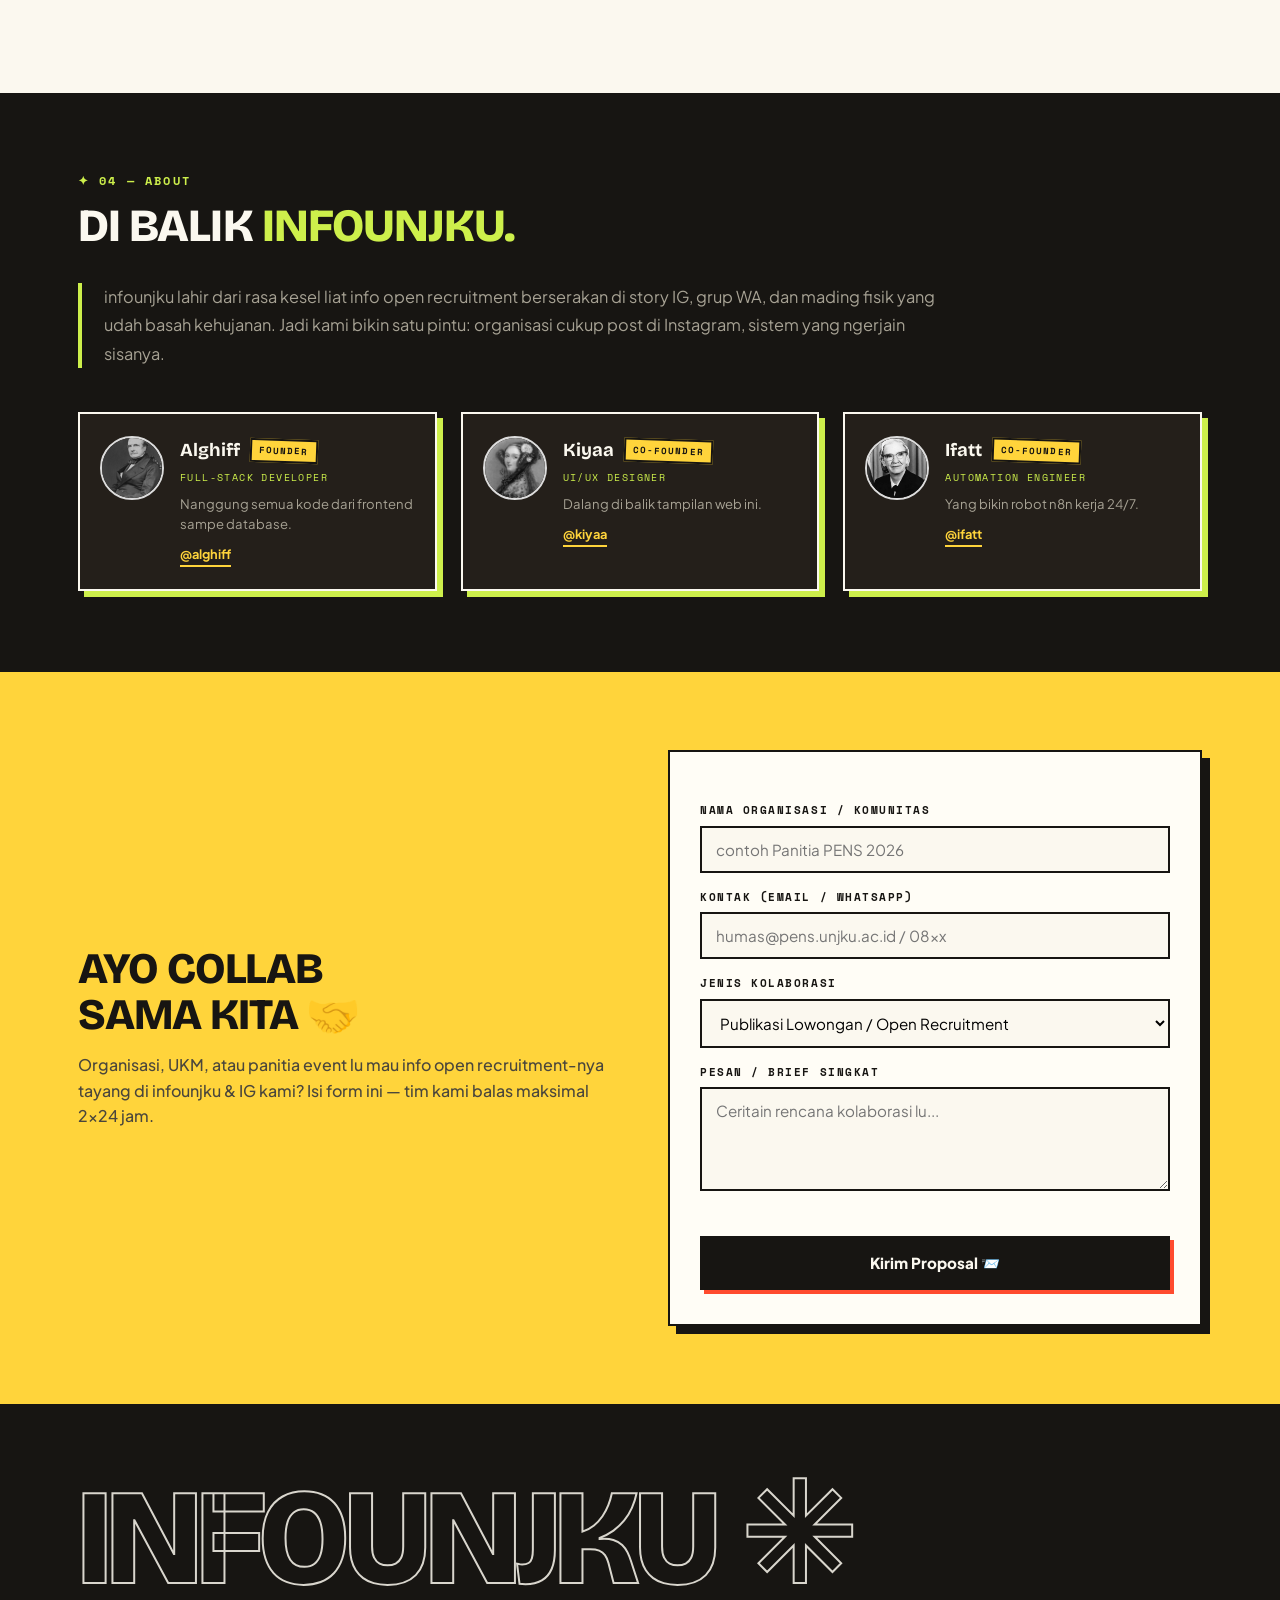
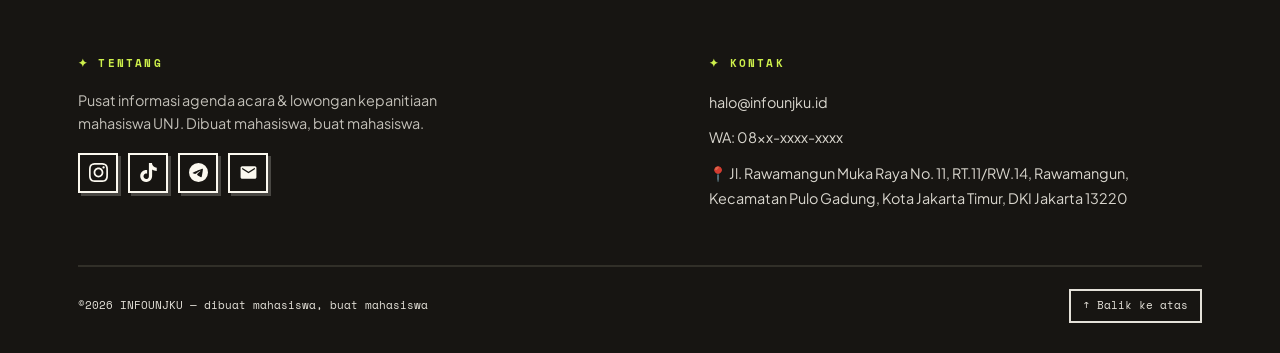
==== commit e75b205c: "1.3.0" ====
--- a/index.html
+++ b/index.html
@@ -88,9 +88,9 @@
       </div>
     </div>
     <div class="hero__visual reveal" style="transition-delay:.2s">
-      <span class="mega-star">✳</span>
       <article class="pinned pinned--main">
-        <span class="tape"></span>
+        <button class="pinned__close" aria-label="Tutup Iklan">✕</button>
+
         <span class="urgent-tag">⏳ MEMUAT DATA...</span>
         <h3>Menyiapkan lowongan terbaru</h3>
         <p class="org">infounjku • sinkron otomatis</p>
--- a/css/style.css
+++ b/css/style.css
@@ -108,12 +108,10 @@
 .hero__stats span{display:flex;flex-direction:column;gap:2px}
 .hero__stats i{font-style:normal;color:var(--ink-soft)}
 .hero__visual{position:relative;min-height:440px;max-width:100%}
-.mega-star{position:absolute;top:-30px;right:-20px;font-size:9rem;color:transparent;-webkit-text-stroke:2px rgba(23,21,18,.18);animation:spin 26s linear infinite;pointer-events:none;line-height:1;will-change:transform}
 
 .pinned{background:var(--card);border:2.5px solid var(--ink);box-shadow:var(--shadow);padding:30px 28px;position:relative;transition:transform .3s}
 .pinned--main{transform:rotate(-2deg);z-index:2}
 .pinned--main:hover{transform:rotate(-1deg) translateY(-4px)}
-.tape{position:absolute;top:-14px;left:50%;transform:translateX(-50%) rotate(-3deg);width:110px;height:26px;background:rgba(205,239,75,.85);border:1.5px solid rgba(23,21,18,.25)}
 .urgent-tag{font-family:var(--mono);font-size:11px;letter-spacing:.14em;color:var(--red);font-weight:700;display:flex;align-items:center;gap:8px}
 .pinned h3{font-family:var(--display);font-size:1.6rem;font-weight:800;line-height:1.1;margin:10px 0 4px}
 .pinned .org{font-size:.85rem;color:var(--ink-soft);font-weight:600}
@@ -127,6 +125,7 @@
 .pinned--mini.b{left:-14px;bottom:-24px;transform:rotate(-3deg);background:var(--lime);animation:bob 5s ease-in-out infinite reverse}
 .sticker{position:absolute;left:-26px;top:36%;width:92px;height:92px;border-radius:50%;background:var(--red);color:#fff;display:flex;align-items:center;justify-content:center;font-family:var(--display);font-weight:800;font-size:.95rem;text-align:center;line-height:1.1;border:2.5px solid var(--ink);box-shadow:4px 4px 0 var(--ink);transform:rotate(-12deg);z-index:4;animation:bob 3.5s ease-in-out infinite;will-change:transform}
 .pinned--main .big-cd,.pinned--main .cd-label{margin-left:50px}
+.pinned__close{display:none} /* Sembunyiin X di desktop */
 .pinned__actions{display:flex;gap:10px;margin-top:18px}
 .pinned__actions .btn{margin-top:0;width:auto}
 .pinned__actions .js-apply{flex:1;justify-content:center}
@@ -352,7 +351,6 @@
   .pinned--mini.b{left:0;bottom:-20px}
   .sticker{width:76px;height:76px;font-size:.8rem;left:-10px}
   .pinned--main .big-cd,.pinned--main .cd-label{margin-left:54px}
-  .mega-star{font-size:6rem;top:-16px;right:-8px}
   .agenda-item{grid-template-columns:70px 1fr;gap:14px;padding:20px 10px}
   .agenda-date b{font-size:1.35rem}
   .about-text{padding-left:16px;font-size:.95rem}
@@ -423,4 +421,135 @@
 .foot-social a[aria-label="Instagram"]:hover{background:#E4405F;border-color:#E4405F}
 .foot-social a[aria-label="TikTok"]:hover{background:#010101;border-color:#69C9D0}
 .foot-social a[aria-label="Telegram"]:hover{background:#229ED9;border-color:#229ED9}
-.foot-social a[aria-label="Email"]:hover{background:#EA4335;border-color:#EA4335}+.foot-social a[aria-label="Email"]:hover{background:#EA4335;border-color:#EA4335}
+
+@media (max-width: 860px) {
+  
+  /* ══ 1. FIX LAYOUT HERO & TEKS ══ */
+  .hero {
+    padding: 30px 0 20px !important;
+    overflow-x: hidden !important;
+  }
+  .hero .wrap {
+    display: flex !important;
+    flex-direction: column !important;
+    align-items: flex-start !important;
+    gap: 20px !important;
+    padding: 0 24px !important; 
+    width: 100% !important;
+    box-sizing: border-box !important;
+    margin: 0 !important;
+  }
+  .hero .wrap > div:first-child {
+    width: 100% !important;
+    max-width: 100% !important;
+  }
+  .hero .reveal {
+    opacity: 1 !important;
+    transform: none !important;
+  }
+  .hero h1 {
+    font-size: 2rem !important;
+    line-height: 1.15 !important;
+    margin-bottom: 12px !important;
+    word-break: break-word !important;
+  }
+  .hero .flip {
+    display: inline !important; 
+    padding: 2px 8px !important;
+    word-break: break-word !important;
+  }
+  .hero p.lead {
+    margin: 10px 0 20px !important;
+    font-size: 0.95rem !important;
+    max-width: 100% !important;
+    word-break: break-word !important;
+  }
+
+  /* ══ 2. FIX WADAH KOSONG ══ */
+  .hero__visual {
+    display: contents !important; 
+  }
+  .sticker, .pinned--mini { display: none !important; }
+
+  /* ══ 3. POP-UP IKLAN ══ */
+  .pinned--main {
+    display: block !important;
+    position: fixed !important;
+    top: 50% !important;
+    left: 50% !important;
+    transform: translate(-50%, -50%) scale(0.9) !important;
+    width: 90vw !important;
+    max-width: 340px !important;
+    z-index: 999999 !important; 
+    padding: 20px 18px !important;
+    box-shadow: 0 0 0 100vmax rgba(0,0,0,0.7) !important; 
+    border: 3px solid var(--ink) !important;
+    opacity: 0;
+    visibility: hidden;
+    transition: all 0.3s cubic-bezier(0.2, 0.8, 0.2, 1);
+    pointer-events: auto !important;
+    margin: 0 !important;
+  }
+
+  .pinned--main.show-ad {
+    opacity: 1 !important;
+    visibility: visible !important;
+    transform: translate(-50%, -50%) scale(1) !important;
+  }
+
+  .pinned__close {
+    display: block !important;
+    position: absolute;
+    top: -15px;
+    right: -15px;
+    background: var(--red);
+    color: #fff;
+    border: 2.5px solid var(--ink);
+    width: 34px;
+    height: 34px;
+    border-radius: 50%;
+    font-size: 1.1rem;
+    font-weight: 900;
+    cursor: pointer;
+    box-shadow: 3px 3px 0 var(--ink);
+    z-index: 10;
+    padding: 0;
+    line-height: 1;
+  }
+  .pinned__close:active { transform: translate(2px, 2px); box-shadow: 1px 1px 0 var(--ink); }
+
+  .pinned--main .urgent-tag { font-size: 11px; margin-bottom: 6px; }
+  .pinned--main h3 { font-size: 1.3rem; margin: 6px 0; line-height: 1.2; }
+  .pinned--main .org { font-size: 0.85rem; }
+  .pinned--main .big-cd { font-size: 1.2rem; margin: 10px 0 6px !important; padding: 8px 12px; margin-left: 0 !important; }
+  .pinned--main .cd-label { font-size: 9px; margin-left: 0 !important; margin-bottom: 10px; }
+  .pinned--main .bar { margin: 6px 0; height: 8px; }
+  .pinned--main .meta { font-size: 9px; }
+  .pinned--main .pinned__actions { margin-top: 12px; gap: 6px; }
+  .pinned--main .pinned__actions .btn { padding: 8px 10px; font-size: 0.8rem; flex: 1; justify-content: center; }
+
+  /* ══ 4. LOWONGAN JADI HORIZONTAL SCROLL (PAKE ID) ══ */
+  /* Gw pake #jobsGrid biar cuma nargetin wadah asli, bukan skeleton */
+  #jobsGrid {
+    display: flex !important;
+    flex-direction: row !important;
+    flex-wrap: nowrap !important;
+    overflow-x: auto !important;
+    scroll-snap-type: x mandatory !important;
+    gap: 16px !important;
+    padding-bottom: 20px !important;
+    margin: 0 !important; 
+    width: 100% !important;
+    box-sizing: border-box !important;
+  }
+  
+  #jobsGrid::-webkit-scrollbar { display: none !important; }
+  
+  #jobsGrid .job {
+    flex: 0 0 85% !important; 
+    max-width: 320px !important;
+    scroll-snap-align: start !important;
+    margin-bottom: 0 !important;
+  }
+}
